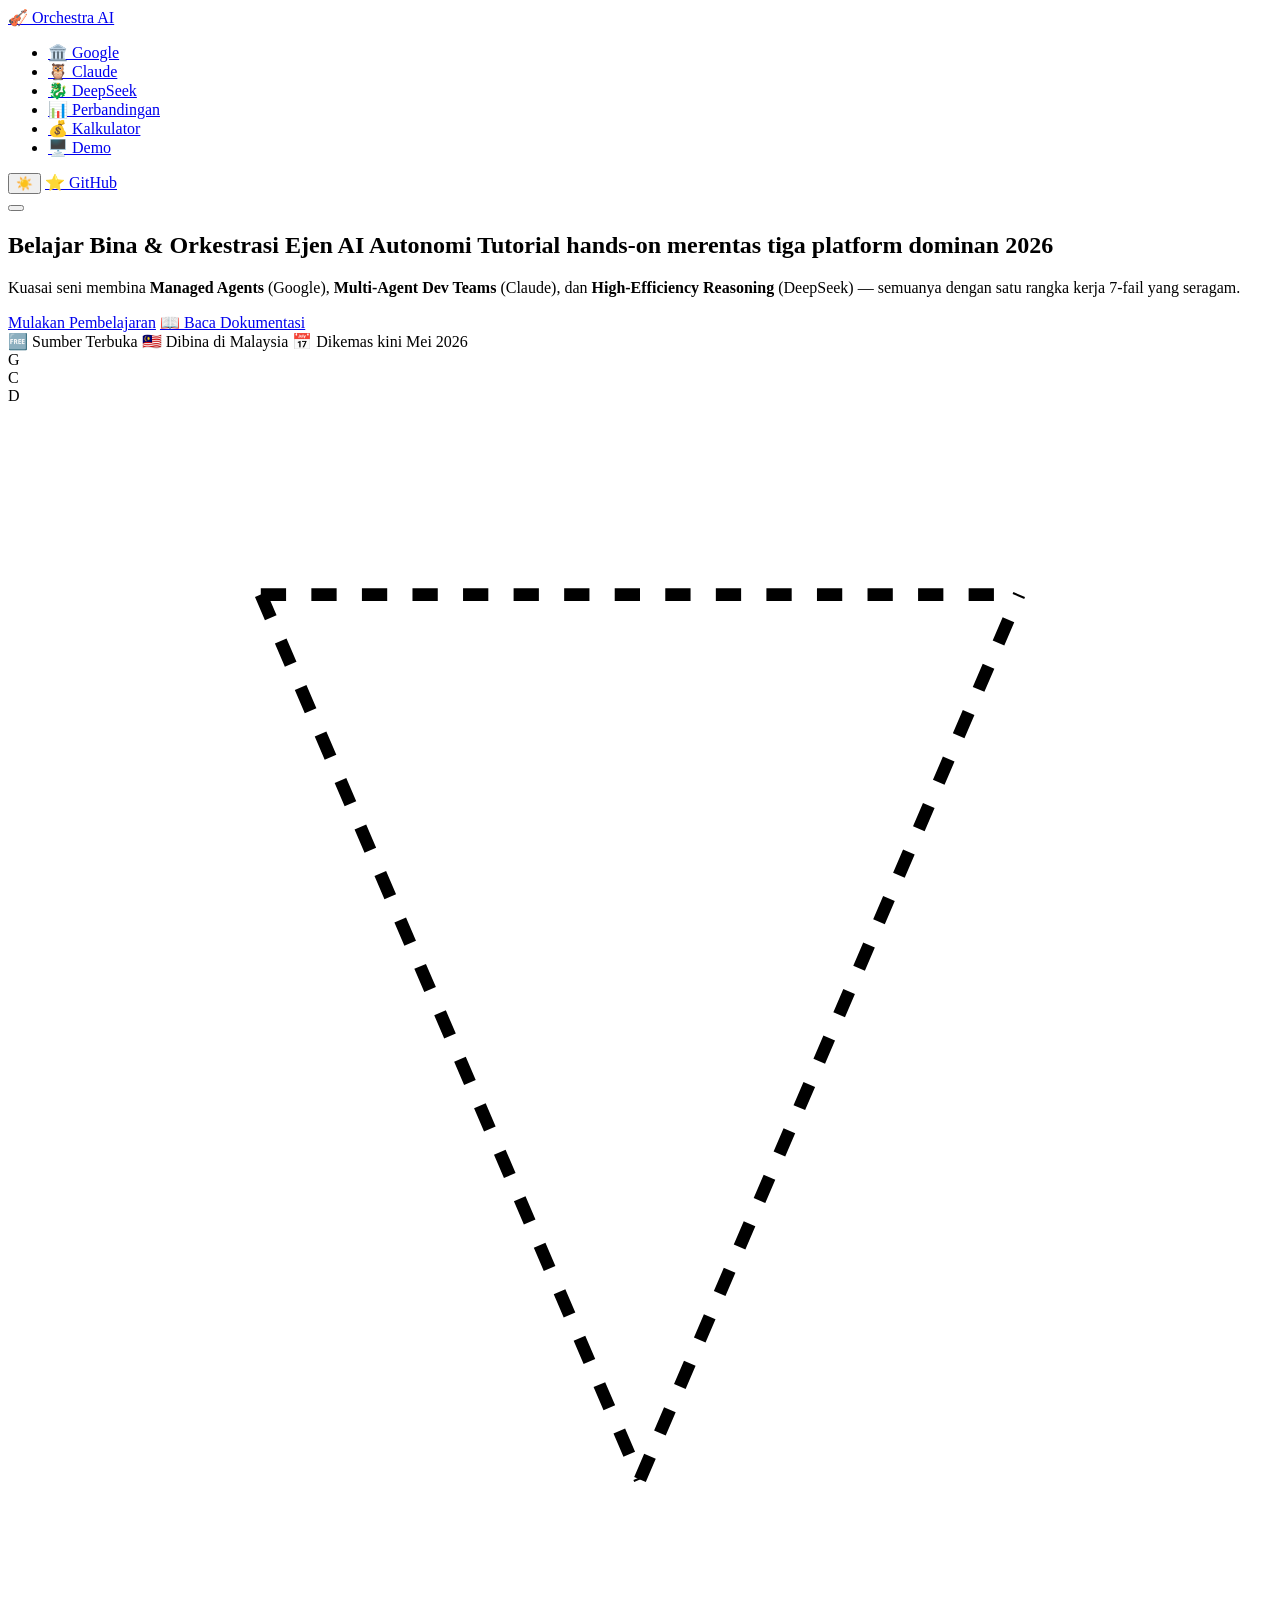
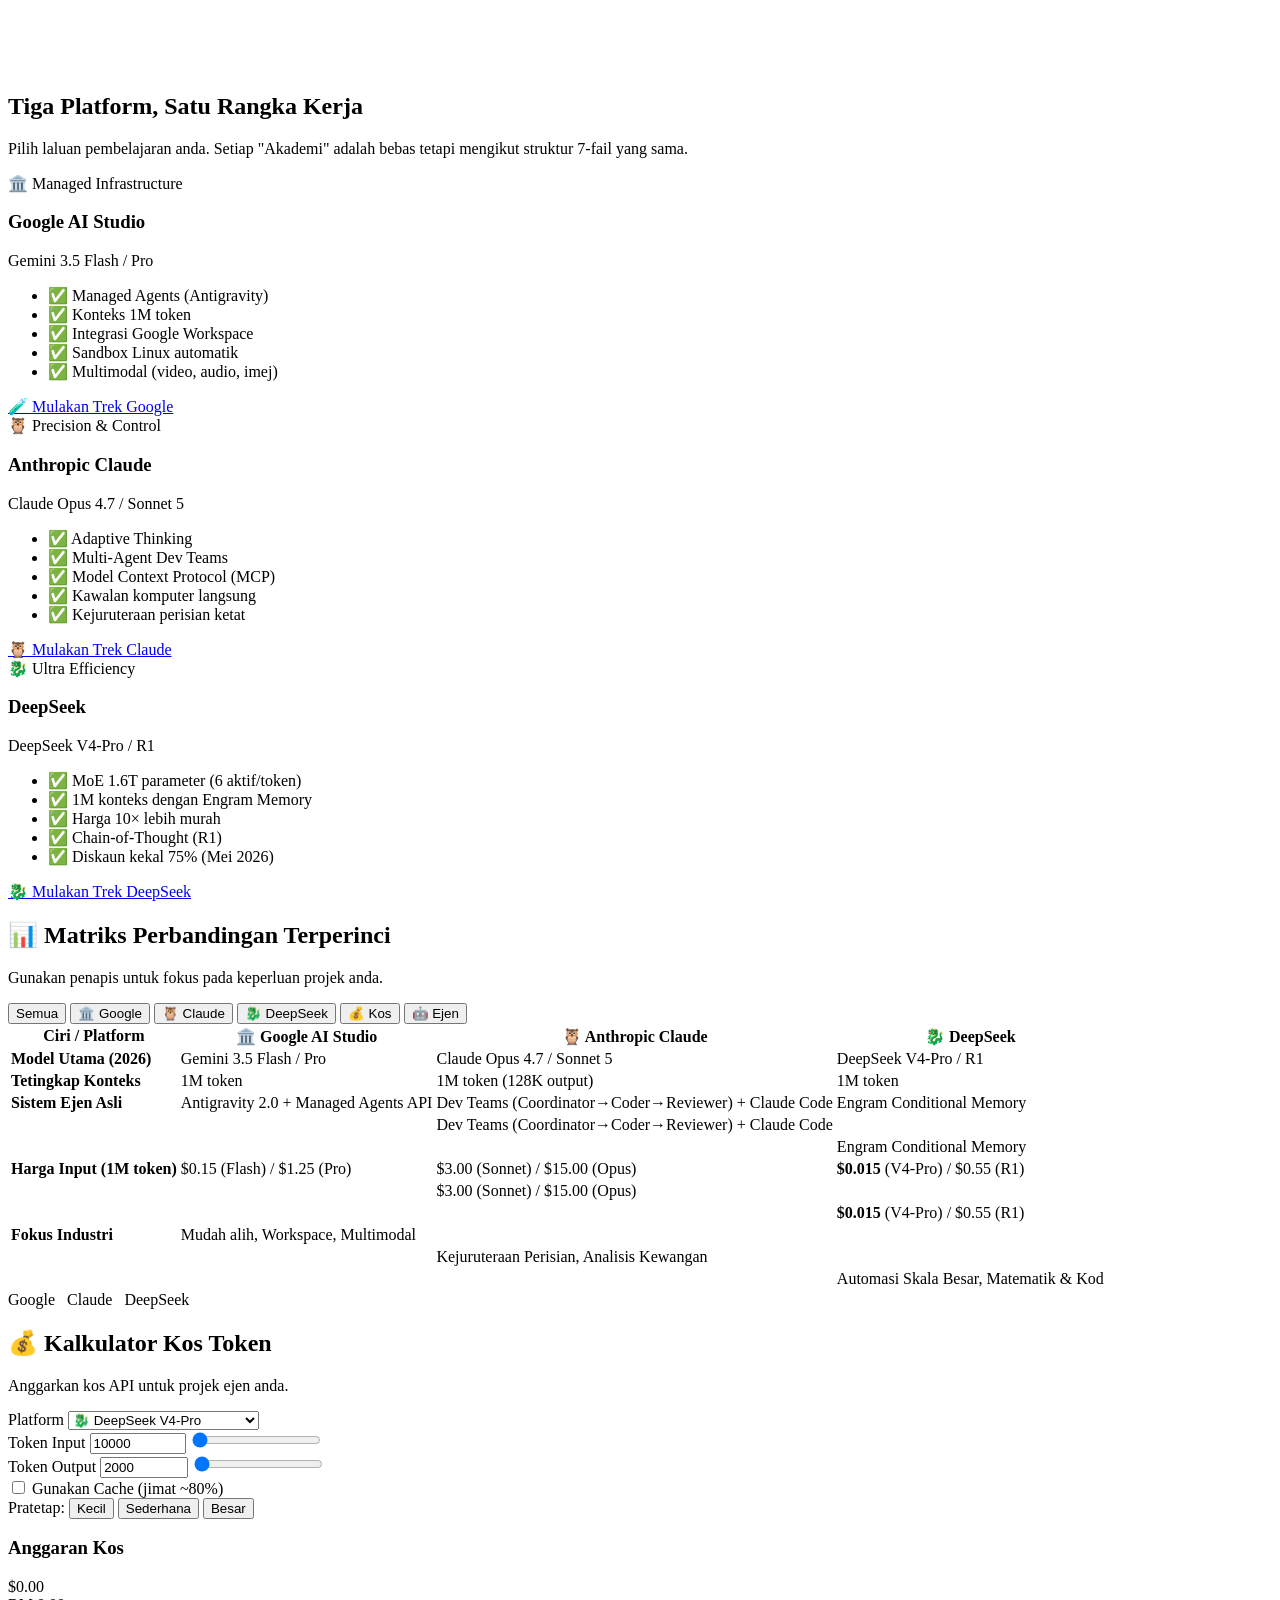
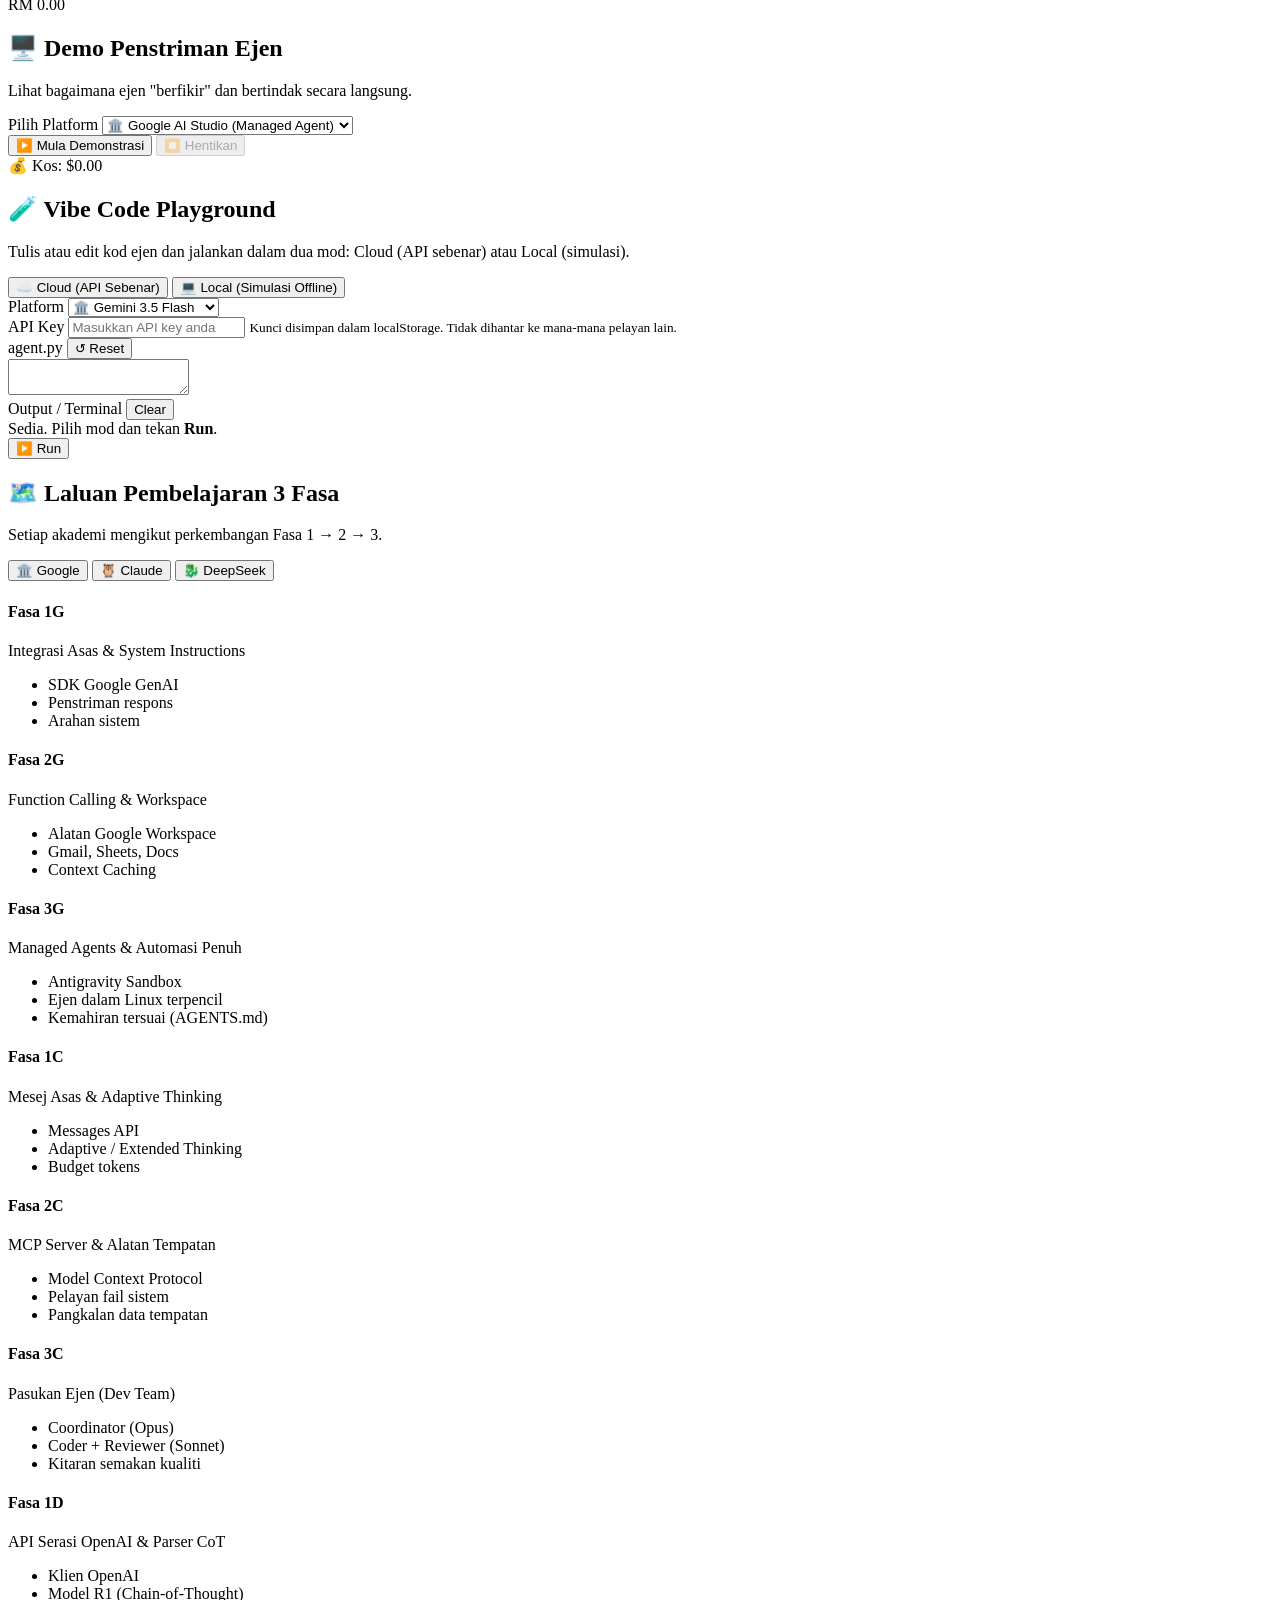
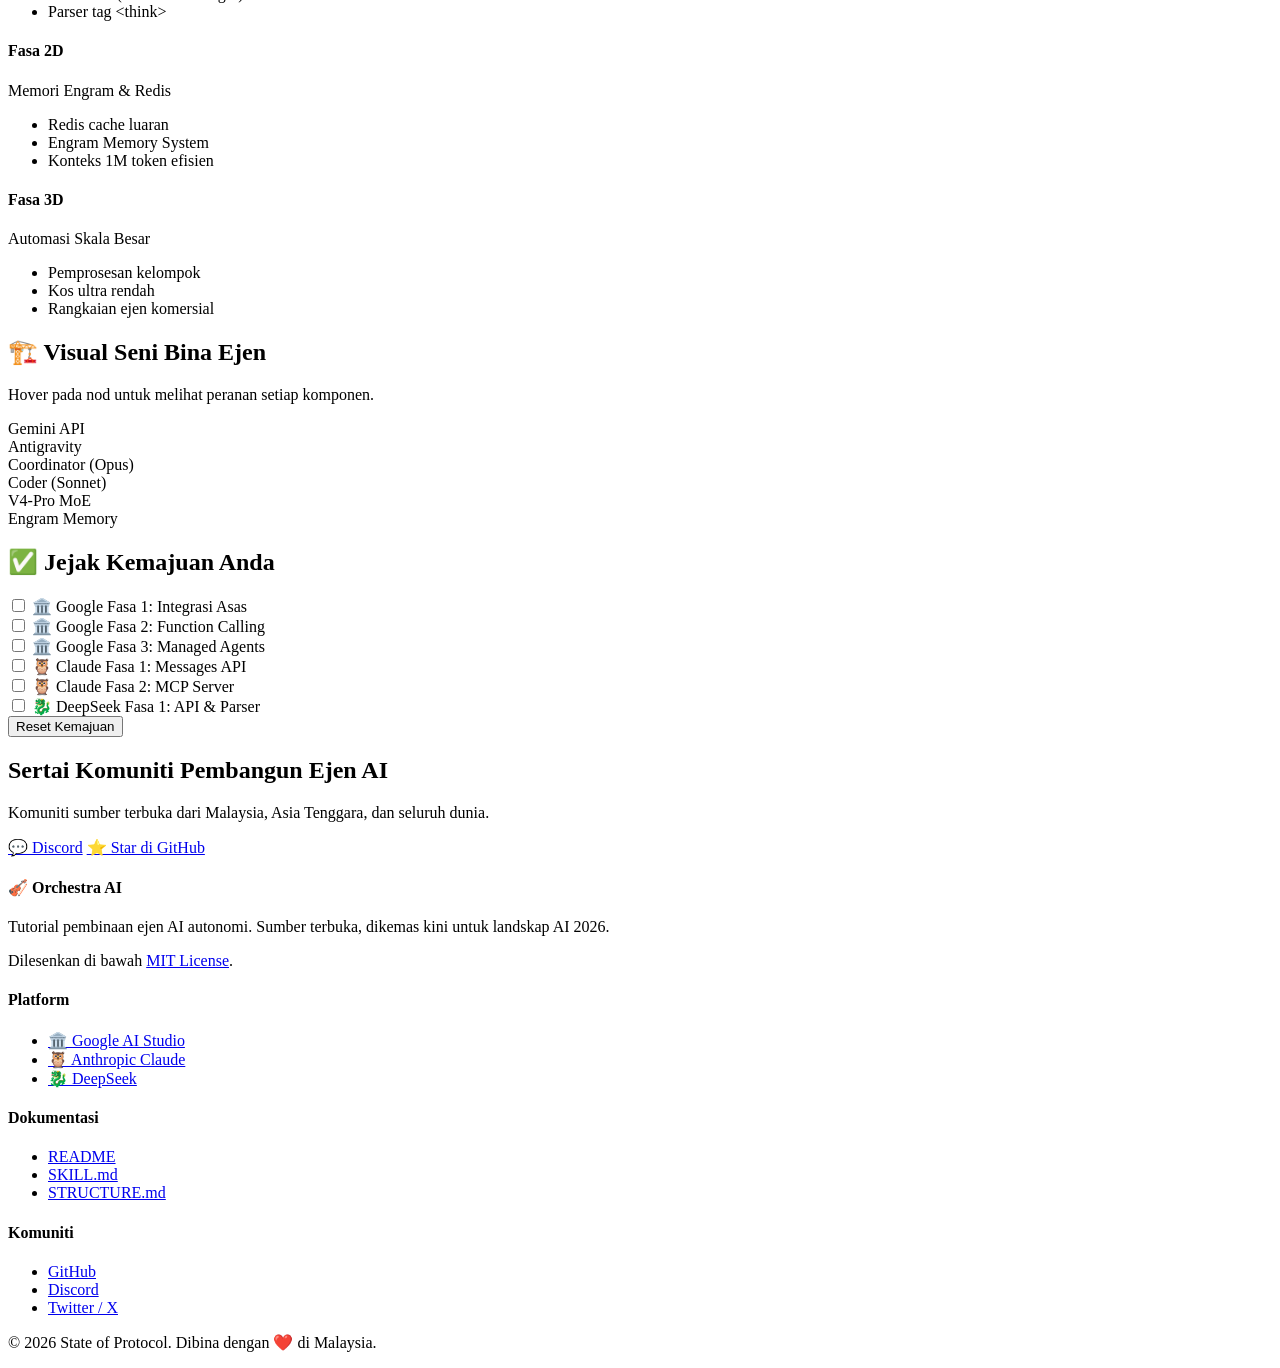
==== index.html @ 0a716a92 "Add files via upload" ====
<!DOCTYPE html>
<html lang="ms" data-theme="dark">
<head>
    <meta charset="UTF-8">
    <meta name="viewport" content="width=device-width, initial-scale=1.0">
    <title>Orchestra AI-Agent Tutorial | Belajar Bina Ejen Autonomi 2026</title>
    <meta name="description" content="Tutorial hands-on pembinaan ejen AI autonomi merentas Google Gemini, Anthropic Claude, dan DeepSeek. Panduan lengkap 7-fail framework untuk semua peringkat.">
    <meta name="keywords" content="AI agent, tutorial, Google AI Studio, Anthropic Claude, DeepSeek, MCP, Antigravity, MoE, orkestrasi ejen, Malaysia, 2026">
    <meta name="author" content="State of Protocol">
    <link rel="icon" type="image/svg+xml" href="data:image/svg+xml,<svg xmlns='http://www.w3.org/2000/svg' viewBox='0 0 100 100'><text y='.9em' font-size='90'>🎻</text></svg>">
    
    <!-- Stylesheets -->
    <link rel="stylesheet" href="css/style.css">
    
    <!-- Preconnect for performance -->
    <link rel="preconnect" href="https://fonts.googleapis.com">
    <link rel="preconnect" href="https://fonts.gstatic.com" crossorigin>
    <link href="https://fonts.googleapis.com/css2?family=Inter:wght@400;500;600;700&family=JetBrains+Mono:wght@400;500&display=swap" rel="stylesheet">
    
    <!-- Open Graph -->
    <meta property="og:title" content="Orchestra AI-Agent Tutorial">
    <meta property="og:description" content="Tutorial hands-on ejen AI autonomi. Percuma, sumber terbuka, komprehensif.">
    <meta property="og:type" content="website">
    <meta property="og:url" content="https://state-of-protocol.github.io/AI-Orchestration-Tutorial/">
    <meta property="og:image" content="data:image/svg+xml,<svg xmlns='http://www.w3.org/2000/svg' width='1200' height='630'><rect fill='%230d1117' width='1200' height='630'/><text x='600' y='280' text-anchor='middle' fill='%23e6edf3' font-family='Inter,sans-serif' font-size='72' font-weight='bold'>🎻 Orchestra</text><text x='600' y='360' text-anchor='middle' fill='%238b949e' font-family='Inter,sans-serif' font-size='36'>AI-Agent Tutorial</text><text x='600' y='420' text-anchor='middle' fill='%2358a6ff' font-family='Inter,sans-serif' font-size='24'>Google Gemini · Claude · DeepSeek</text></svg>">
    
    <!-- Twitter Card -->
    <meta name="twitter:card" content="summary_large_image">
    <meta name="twitter:title" content="Orchestra AI-Agent Tutorial">
    <meta name="twitter:description" content="Belajar bina ejen AI autonomi. Google Gemini, Claude, DeepSeek.">
    
    <!-- JSON-LD Structured Data -->
    <script type="application/ld+json">
    {
        "@context": "https://schema.org",
        "@type": "EducationalProduct",
        "name": "Orchestra AI-Agent Tutorial",
        "description": "Tutorial komprehensif untuk membina dan mengorkestrasi ejen AI autonomi menggunakan Google AI Studio, Anthropic Claude, dan DeepSeek.",
        "provider": {
            "@type": "Organization",
            "name": "State of Protocol",
            "url": "https://github.com/state-of-protocol"
        },
        "audience": {
            "@type": "EducationalAudience",
            "educationalRole": "pemaju perisian, jurutera AI, pelajar sains komputer"
        },
        "teaches": "Pembinaan ejen AI, orkestrasi, MCP, Antigravity, MoE, Chain-of-Thought",
        "inLanguage": "ms",
        "datePublished": "2026-05-25"
    }
    </script>
</head>
<body>
    <!-- ============================================================ -->
    <!-- NOTIFICATION CONTAINER -->
    <!-- ============================================================ -->
    <div id="notification-container" aria-live="polite"></div>

    <!-- ============================================================ -->
    <!-- HEADER & NAVIGASI UTAMA -->
    <!-- ============================================================ -->
    <header class="site-header">
        <div class="container header-inner">
            <a href="#" class="logo" aria-label="Orchestra AI-Agent Tutorial - Laman Utama">
                <span class="logo-icon">🎻</span>
                <span class="logo-text">Orchestra AI</span>
            </a>
            <nav class="main-nav" aria-label="Navigasi utama">
                <ul>
                    <li><a href="#" class="active" data-platform="google">🏛️ Google</a></li>
                    <li><a href="#" data-platform="claude">🦉 Claude</a></li>
                    <li><a href="#" data-platform="deepseek">🐉 DeepSeek</a></li>
                    <li><a href="#comparison">📊 Perbandingan</a></li>
                    <li><a href="#calculator">💰 Kalkulator</a></li>
                    <li><a href="#demo">🖥️ Demo</a></li>
                </ul>
            </nav>
            <div class="header-actions">
                <button id="theme-toggle" class="btn-icon" aria-label="Tukar tema" aria-pressed="true">☀️</button>
                <a href="https://github.com/state-of-protocol/AI-Orchestration-Tutorial" class="btn btn-github" target="_blank" rel="noopener noreferrer">
                    ⭐ GitHub
                </a>
            </div>
            <!-- Mobile menu button (visible on small screens) -->
            <button class="mobile-menu-toggle" aria-label="Buka menu" aria-expanded="false">
                <span></span><span></span><span></span>
            </button>
        </div>
    </header>

    <main id="main-content">
        <!-- ============================================================ -->
        <!-- HERO SECTION -->
        <!-- ============================================================ -->
        <section class="hero">
            <div class="container">
                <div class="hero-grid">
                    <div class="hero-content">
                        <h1>
                            <span class="hero-pretitle">Belajar Bina & Orkestrasi</span>
                            <span class="hero-title-main">Ejen AI Autonomi</span>
                            <span class="hero-subtitle">Tutorial hands-on merentas tiga platform dominan 2026</span>
                        </h1>
                        <p class="hero-description">
                            Kuasai seni membina <strong>Managed Agents</strong> (Google), 
                            <strong>Multi-Agent Dev Teams</strong> (Claude), dan 
                            <strong>High-Efficiency Reasoning</strong> (DeepSeek) — semuanya dengan satu rangka kerja 7-fail yang seragam.
                        </p>
                        <div class="hero-cta">
                            <a href="#platform-overview" class="btn btn-primary btn-lg">Mulakan Pembelajaran</a>
                            <a href="https://github.com/state-of-protocol/AI-Orchestration-Tutorial#readme" class="btn btn-outline btn-lg" target="_blank" rel="noopener">📖 Baca Dokumentasi</a>
                        </div>
                        <div class="hero-badges">
                            <span class="badge">🆓 Sumber Terbuka</span>
                            <span class="badge">🇲🇾 Dibina di Malaysia</span>
                            <span class="badge">📅 Dikemas kini Mei 2026</span>
                        </div>
                    </div>
                    <div class="hero-visual">
                        <!-- Ilustrasi abstrak untuk orkestrasi -->
                        <div class="orchestra-diagram" aria-hidden="true">
                            <div class="node google-node">G</div>
                            <div class="node claude-node">C</div>
                            <div class="node deepseek-node">D</div>
                            <svg class="connection-lines" viewBox="0 0 200 200">
                                <line x1="40" y1="30" x2="100" y2="170" stroke="currentColor" stroke-width="2" stroke-dasharray="4,4" />
                                <line x1="100" y1="170" x2="160" y2="30" stroke="currentColor" stroke-width="2" stroke-dasharray="4,4" />
                                <line x1="40" y1="30" x2="160" y2="30" stroke="currentColor" stroke-width="2" stroke-dasharray="4,4" />
                            </svg>
                        </div>
                    </div>
                </div>
            </div>
        </section>

        <!-- ============================================================ -->
        <!-- PLATFORM OVERVIEW CARDS -->
        <!-- ============================================================ -->
        <section id="platform-overview" class="platforms-section">
            <div class="container">
                <h2 class="section-title">Tiga Platform, Satu Rangka Kerja</h2>
                <p class="section-subtitle">Pilih laluan pembelajaran anda. Setiap "Akademi" adalah bebas tetapi mengikut struktur 7-fail yang sama.</p>
                <div class="platform-cards-grid">
                    <!-- Google Card -->
                    <article class="platform-card highlighted" data-platform="google" id="google-section">
                        <div class="card-badge">🏛️ Managed Infrastructure</div>
                        <h3>Google AI Studio</h3>
                        <div class="card-model">Gemini 3.5 Flash / Pro</div>
                        <ul class="card-features">
                            <li>✅ Managed Agents (Antigravity)</li>
                            <li>✅ Konteks 1M token</li>
                            <li>✅ Integrasi Google Workspace</li>
                            <li>✅ Sandbox Linux automatik</li>
                            <li>✅ Multimodal (video, audio, imej)</li>
                        </ul>
                        <a href="#" class="btn btn-platform" data-platform="google">🧪 Mulakan Trek Google</a>
                    </article>

                    <!-- Claude Card -->
                    <article class="platform-card" data-platform="claude" id="claude-section">
                        <div class="card-badge">🦉 Precision & Control</div>
                        <h3>Anthropic Claude</h3>
                        <div class="card-model">Claude Opus 4.7 / Sonnet 5</div>
                        <ul class="card-features">
                            <li>✅ Adaptive Thinking</li>
                            <li>✅ Multi-Agent Dev Teams</li>
                            <li>✅ Model Context Protocol (MCP)</li>
                            <li>✅ Kawalan komputer langsung</li>
                            <li>✅ Kejuruteraan perisian ketat</li>
                        </ul>
                        <a href="#" class="btn btn-platform" data-platform="claude">🦉 Mulakan Trek Claude</a>
                    </article>

                    <!-- DeepSeek Card -->
                    <article class="platform-card" data-platform="deepseek" id="deepseek-section">
                        <div class="card-badge">🐉 Ultra Efficiency</div>
                        <h3>DeepSeek</h3>
                        <div class="card-model">DeepSeek V4-Pro / R1</div>
                        <ul class="card-features">
                            <li>✅ MoE 1.6T parameter (6 aktif/token)</li>
                            <li>✅ 1M konteks dengan Engram Memory</li>
                            <li>✅ Harga 10× lebih murah</li>
                            <li>✅ Chain-of-Thought (R1)</li>
                            <li>✅ Diskaun kekal 75% (Mei 2026)</li>
                        </ul>
                        <a href="#" class="btn btn-platform" data-platform="deepseek">🐉 Mulakan Trek DeepSeek</a>
                    </article>
                </div>
            </div>
        </section>

        <!-- ============================================================ -->
        <!-- COMPARISON MATRIX (INTERAKTIF) -->
        <!-- ============================================================ -->
        <section id="comparison" class="comparison-section">
            <div class="container">
                <h2 class="section-title">📊 Matriks Perbandingan Terperinci</h2>
                <p class="section-subtitle">Gunakan penapis untuk fokus pada keperluan projek anda.</p>
                
                <!-- Filter Buttons -->
                <div class="filter-bar">
                    <button class="filter-btn active" data-filter="all" aria-pressed="true">Semua</button>
                    <button class="filter-btn" data-filter="google" aria-pressed="false">🏛️ Google</button>
                    <button class="filter-btn" data-filter="claude" aria-pressed="false">🦉 Claude</button>
                    <button class="filter-btn" data-filter="deepseek" aria-pressed="false">🐉 DeepSeek</button>
                    <button class="filter-btn" data-filter="cost" aria-pressed="false">💰 Kos</button>
                    <button class="filter-btn" data-filter="agents" aria-pressed="false">🤖 Ejen</button>
                </div>

                <div class="comparison-table-wrapper">
                    <table class="comparison-table">
                        <thead>
                            <tr>
                                <th>Ciri / Platform</th>
                                <th>🏛️ Google AI Studio</th>
                                <th>🦉 Anthropic Claude</th>
                                <th>🐉 DeepSeek</th>
                            </tr>
                        </thead>
                        <tbody>
                            <tr class="comparison-row" data-tags="google claude deepseek all">
                                <td><strong>Model Utama (2026)</strong></td>
                                <td>Gemini 3.5 Flash / Pro</td>
                                <td>Claude Opus 4.7 / Sonnet 5</td>
                                <td>DeepSeek V4-Pro / R1</td>
                            </tr>
                            <tr class="comparison-row" data-tags="google claude deepseek all">
                                <td><strong>Tetingkap Konteks</strong></td>
                                <td>1M token</td>
                                <td>1M token (128K output)</td>
                                <td>1M token</td>
                            </tr>
                            <tr class="comparison-row" data-tags="agents google">
                                <td><strong>Sistem Ejen Asli</strong></td>
                                <td>Antigravity 2.0 + Managed Agents API</td>
                                <td>Dev Teams (Coordinator→Coder→Reviewer) + Claude Code</td>
                                <td>Engram Conditional Memory</td>
                            </tr>
                            <tr class="comparison-row" data-tags="agents claude">
                                <td></td>
                                <td></td>
                                <td>Dev Teams (Coordinator→Coder→Reviewer) + Claude Code</td>
                                <td></td>
                            </tr>
                            <tr class="comparison-row" data-tags="agents deepseek">
                                <td></td>
                                <td></td>
                                <td></td>
                                <td>Engram Conditional Memory</td>
                            </tr>
                            <tr class="comparison-row" data-tags="cost google">
                                <td><strong>Harga Input (1M token)</strong></td>
                                <td>$0.15 (Flash) / $1.25 (Pro)</td>
                                <td>$3.00 (Sonnet) / $15.00 (Opus)</td>
                                <td><strong>$0.015</strong> (V4-Pro) / $0.55 (R1)</td>
                            </tr>
                            <tr class="comparison-row" data-tags="cost claude">
                                <td></td>
                                <td></td>
                                <td>$3.00 (Sonnet) / $15.00 (Opus)</td>
                                <td></td>
                            </tr>
                            <tr class="comparison-row" data-tags="cost deepseek">
                                <td></td>
                                <td></td>
                                <td></td>
                                <td><strong>$0.015</strong> (V4-Pro) / $0.55 (R1)</td>
                            </tr>
                            <tr class="comparison-row" data-tags="google">
                                <td><strong>Fokus Industri</strong></td>
                                <td>Mudah alih, Workspace, Multimodal</td>
                                <td></td>
                                <td></td>
                            </tr>
                            <tr class="comparison-row" data-tags="claude">
                                <td></td>
                                <td></td>
                                <td>Kejuruteraan Perisian, Analisis Kewangan</td>
                                <td></td>
                            </tr>
                            <tr class="comparison-row" data-tags="deepseek">
                                <td></td>
                                <td></td>
                                <td></td>
                                <td>Automasi Skala Besar, Matematik & Kod</td>
                            </tr>
                        </tbody>
                    </table>
                </div>
                <!-- Petunjuk platform aktif (diurus oleh JS) -->
                <div class="comparison-legend">
                    <span class="legend-dot google-dot"></span> Google &nbsp;
                    <span class="legend-dot claude-dot"></span> Claude &nbsp;
                    <span class="legend-dot deepseek-dot"></span> DeepSeek
                </div>
            </div>
        </section>

        <!-- ============================================================ -->
        <!-- INTERACTIVE COST CALCULATOR -->
        <!-- ============================================================ -->
        <section id="calculator" class="calculator-section">
            <div class="container">
                <h2 class="section-title">💰 Kalkulator Kos Token</h2>
                <p class="section-subtitle">Anggarkan kos API untuk projek ejen anda.</p>
                
                <div class="calculator-card" id="cost-calculator">
                    <div class="calculator-grid">
                        <!-- Input Panel -->
                        <div class="calc-inputs">
                            <div class="form-group">
                                <label for="calc-platform">Platform</label>
                                <select id="calc-platform" class="form-select">
                                    <option value="google">🏛️ Google Gemini 3.5 Flash</option>
                                    <option value="googlePro">🏛️ Google Gemini 3.5 Pro</option>
                                    <option value="claudeSonnet">🦉 Claude Sonnet 5</option>
                                    <option value="claudeOpus">🦉 Claude Opus 4.7</option>
                                    <option value="deepseek" selected>🐉 DeepSeek V4-Pro</option>
                                    <option value="deepseekR1">🐉 DeepSeek R1</option>
                                </select>
                            </div>
                            <div class="form-group">
                                <label for="calc-input-tokens">Token Input</label>
                                <input type="number" id="calc-input-tokens" class="form-input" value="10000" min="0" max="10000000" step="1000">
                                <input type="range" id="calc-input-range" class="form-range" value="10000" min="0" max="10000000" step="1000" aria-label="Julat token input">
                            </div>
                            <div class="form-group">
                                <label for="calc-output-tokens">Token Output</label>
                                <input type="number" id="calc-output-tokens" class="form-input" value="2000" min="0" max="1000000" step="100">
                                <input type="range" id="calc-output-range" class="form-range" value="2000" min="0" max="1000000" step="100" aria-label="Julat token output">
                            </div>
                            <div class="form-group">
                                <label class="toggle-label">
                                    <input type="checkbox" id="calc-cache-toggle" class="toggle-input">
                                    <span class="toggle-slider"></span>
                                    Gunakan Cache (jimat ~80%)
                                </label>
                            </div>
                            <div class="preset-buttons">
                                <span class="preset-label">Pratetap:</span>
                                <button class="preset-btn" data-input="5000" data-output="500">Kecil</button>
                                <button class="preset-btn" data-input="100000" data-output="5000">Sederhana</button>
                                <button class="preset-btn" data-input="1000000" data-output="50000">Besar</button>
                            </div>
                        </div>
                        <!-- Results Panel -->
                        <div class="calc-results">
                            <div class="result-card">
                                <h3>Anggaran Kos</h3>
                                <div class="result-value" id="calc-result-usd">$0.00</div>
                                <div class="result-myr" id="calc-result-myr">RM 0.00</div>
                                <div class="result-note" id="calc-savings-note"></div>
                            </div>
                        </div>
                    </div>
                </div>
            </div>
        </section>

        <!-- ============================================================ -->
        <!-- STREAMING DEMO SECTION -->
        <!-- ============================================================ -->
        <section id="demo" class="demo-section">
            <div class="container">
                <h2 class="section-title">🖥️ Demo Penstriman Ejen</h2>
                <p class="section-subtitle">Lihat bagaimana ejen "berfikir" dan bertindak secara langsung.</p>
                
                <div class="demo-container" id="streaming-demo">
                    <div class="demo-controls">
                        <div class="form-group">
                            <label for="demo-platform">Pilih Platform</label>
                            <select id="demo-platform" class="form-select">
                                <option value="google">🏛️ Google AI Studio (Managed Agent)</option>
                                <option value="claude">🦉 Anthropic Claude (Multi-Agent)</option>
                                <option value="deepseek">🐉 DeepSeek (MoE + R1)</option>
                            </select>
                        </div>
                        <div class="demo-buttons">
                            <button id="demo-start" class="btn btn-primary">▶️ Mula Demonstrasi</button>
                            <button id="demo-stop" class="btn btn-outline" disabled>⏹️ Hentikan</button>
                        </div>
                        <div id="demo-steps" class="demo-steps-indicator" aria-live="polite"></div>
                        <div id="demo-cost" class="demo-cost" aria-live="polite">💰 Kos: $0.00</div>
                    </div>
                    <div class="demo-output">
                        <!-- Thinking Block (dikawal oleh JS) -->
                        <div id="demo-thinking" class="thinking-block" data-expanded="false" style="display:none;">
                            <div class="thinking-header" tabindex="0" role="button" aria-expanded="false">
                                🧠 Proses Pemikiran <span class="thinking-toggle-icon">▼</span>
                            </div>
                            <div class="thinking-content"></div>
                        </div>
                        <!-- Output Stream -->
                        <div id="demo-output" class="stream-output" aria-live="polite">
                            <!-- Langkah-langkah akan muncul di sini -->
                        </div>
                    </div>
                </div>
            </div>
        </section>

        <!-- ============================================================ -->
        <!-- VIBE CODE PLAYGROUND (CLOUD + LOCAL) -->
        <!-- ============================================================ -->
        <section id="vibe-code" class="playground-section">
            <div class="container">
                <h2 class="section-title">🧪 Vibe Code Playground</h2>
                <p class="section-subtitle">Tulis atau edit kod ejen dan jalankan dalam dua mod: Cloud (API sebenar) atau Local (simulasi).</p>
                
                <div class="playground-container">
                    <!-- Mode Selector -->
                    <div class="pg-mode-bar">
                        <button class="pg-mode-btn active" data-mode="cloud">☁️ Cloud (API Sebenar)</button>
                        <button class="pg-mode-btn" data-mode="local">💻 Local (Simulasi Offline)</button>
                    </div>
                    
                    <!-- Cloud Config (hidden in local mode) -->
                    <div id="pg-cloud-config" class="pg-config">
                        <div class="form-row">
                            <div class="form-group">
                                <label for="pg-platform">Platform</label>
                                <select id="pg-platform" class="form-select">
                                    <option value="gemini">🏛️ Gemini 3.5 Flash</option>
                                    <option value="claude">🦉 Claude Sonnet 5</option>
                                    <option value="deepseek">🐉 DeepSeek V4-Pro</option>
                                </select>
                            </div>
                            <div class="form-group">
                                <label for="pg-api-key">API Key</label>
                                <input type="password" id="pg-api-key" class="form-input" placeholder="Masukkan API key anda">
                                <small class="form-hint">Kunci disimpan dalam localStorage. Tidak dihantar ke mana-mana pelayan lain.</small>
                            </div>
                        </div>
                    </div>
                    
                    <!-- Main Editor + Output Grid -->
                    <div class="pg-grid">
                        <div class="pg-editor-panel">
                            <div class="pg-editor-header">
                                <span class="pg-filename">agent.py</span>
                                <button id="pg-reset-btn" class="btn btn-outline btn-sm">↺ Reset</button>
                            </div>
                            <textarea id="pg-editor" class="pg-code-editor" spellcheck="false"></textarea>
                        </div>
                        <div class="pg-output-panel">
                            <div class="pg-output-header">
                                <span>Output / Terminal</span>
                                <button id="pg-clear-output" class="btn btn-outline btn-sm">Clear</button>
                            </div>
                            <div id="pg-output" class="pg-terminal">
                                <div class="pg-welcome">Sedia. Pilih mod dan tekan <strong>Run</strong>.</div>
                            </div>
                            <div class="pg-output-footer">
                                <button id="pg-run-btn" class="btn btn-primary btn-lg">▶️ Run</button>
                                <span id="pg-status" class="pg-status-text"></span>
                                <span id="pg-cost" class="pg-cost-text"></span>
                            </div>
                        </div>
                    </div>
                </div>
            </div>
        </section>

        <!-- ============================================================ -->
        <!-- LEARNING PATHS (TABS) -->
        <!-- ============================================================ -->
        <section id="learning-paths" class="learning-section">
            <div class="container">
                <h2 class="section-title">🗺️ Laluan Pembelajaran 3 Fasa</h2>
                <p class="section-subtitle">Setiap akademi mengikut perkembangan Fasa 1 → 2 → 3.</p>
                
                <div class="tab-container">
                    <div class="tab-nav" role="tablist">
                        <button class="tab-btn active" data-tab="tab-google-path" role="tab" aria-selected="true">🏛️ Google</button>
                        <button class="tab-btn" data-tab="tab-claude-path" role="tab" aria-selected="false">🦉 Claude</button>
                        <button class="tab-btn" data-tab="tab-deepseek-path" role="tab" aria-selected="false">🐉 DeepSeek</button>
                    </div>
                    
                    <!-- Google Path -->
                    <div class="tab-panel active" id="tab-google-path" role="tabpanel">
                        <div class="learning-cards">
                            <div class="learn-card">
                                <h4>Fasa 1G</h4>
                                <p>Integrasi Asas & System Instructions</p>
                                <ul>
                                    <li>SDK Google GenAI</li>
                                    <li>Penstriman respons</li>
                                    <li>Arahan sistem</li>
                                </ul>
                            </div>
                            <div class="learn-card">
                                <h4>Fasa 2G</h4>
                                <p>Function Calling & Workspace</p>
                                <ul>
                                    <li>Alatan Google Workspace</li>
                                    <li>Gmail, Sheets, Docs</li>
                                    <li>Context Caching</li>
                                </ul>
                            </div>
                            <div class="learn-card">
                                <h4>Fasa 3G</h4>
                                <p>Managed Agents & Automasi Penuh</p>
                                <ul>
                                    <li>Antigravity Sandbox</li>
                                    <li>Ejen dalam Linux terpencil</li>
                                    <li>Kemahiran tersuai (AGENTS.md)</li>
                                </ul>
                            </div>
                        </div>
                    </div>
                    
                    <!-- Claude Path -->
                    <div class="tab-panel" id="tab-claude-path" role="tabpanel">
                        <div class="learning-cards">
                            <div class="learn-card">
                                <h4>Fasa 1C</h4>
                                <p>Mesej Asas & Adaptive Thinking</p>
                                <ul>
                                    <li>Messages API</li>
                                    <li>Adaptive / Extended Thinking</li>
                                    <li>Budget tokens</li>
                                </ul>
                            </div>
                            <div class="learn-card">
                                <h4>Fasa 2C</h4>
                                <p>MCP Server & Alatan Tempatan</p>
                                <ul>
                                    <li>Model Context Protocol</li>
                                    <li>Pelayan fail sistem</li>
                                    <li>Pangkalan data tempatan</li>
                                </ul>
                            </div>
                            <div class="learn-card">
                                <h4>Fasa 3C</h4>
                                <p>Pasukan Ejen (Dev Team)</p>
                                <ul>
                                    <li>Coordinator (Opus)</li>
                                    <li>Coder + Reviewer (Sonnet)</li>
                                    <li>Kitaran semakan kualiti</li>
                                </ul>
                            </div>
                        </div>
                    </div>
                    
                    <!-- DeepSeek Path -->
                    <div class="tab-panel" id="tab-deepseek-path" role="tabpanel">
                        <div class="learning-cards">
                            <div class="learn-card">
                                <h4>Fasa 1D</h4>
                                <p>API Serasi OpenAI & Parser CoT</p>
                                <ul>
                                    <li>Klien OpenAI</li>
                                    <li>Model R1 (Chain-of-Thought)</li>
                                    <li>Parser tag &lt;think&gt;</li>
                                </ul>
                            </div>
                            <div class="learn-card">
                                <h4>Fasa 2D</h4>
                                <p>Memori Engram & Redis</p>
                                <ul>
                                    <li>Redis cache luaran</li>
                                    <li>Engram Memory System</li>
                                    <li>Konteks 1M token efisien</li>
                                </ul>
                            </div>
                            <div class="learn-card">
                                <h4>Fasa 3D</h4>
                                <p>Automasi Skala Besar</p>
                                <ul>
                                    <li>Pemprosesan kelompok</li>
                                    <li>Kos ultra rendah</li>
                                    <li>Rangkaian ejen komersial</li>
                                </ul>
                            </div>
                        </div>
                    </div>
                </div>
            </div>
        </section>

        <!-- ============================================================ -->
        <!-- ARCHITECTURE INTERACTIVE DIAGRAM -->
        <!-- ============================================================ -->
        <section id="architecture-visual" class="architecture-section">
            <div class="container">
                <h2 class="section-title">🏗️ Visual Seni Bina Ejen</h2>
                <p class="section-subtitle">Hover pada nod untuk melihat peranan setiap komponen.</p>
                <div class="architecture-diagram" id="architecture-diagram">
                    <div class="arch-node google-node" data-description="Gemini API memproses teks + multimodal. Menghantar function call ke Antigravity." style="top:20px; left:20px;">Gemini API</div>
                    <div class="arch-node" data-description="Antigravity Interaction Manager: Menguruskan sandbox Linux dan Google Workspace." style="top:20px; left:200px;">Antigravity</div>
                    <div class="arch-node claude-node" data-description="Claude Opus sebagai Coordinator: Membahagikan tugas kepada sub-ejen." style="top:100px; left:20px;">Coordinator (Opus)</div>
                    <div class="arch-node" data-description="Sub-ejen Coder (Sonnet): Menulis kod melalui MCP." style="top:100px; left:200px;">Coder (Sonnet)</div>
                    <div class="arch-node deepseek-node" data-description="DeepSeek V4-Pro: MoE 384 pakar, hanya 6 aktif per token." style="top:180px; left:20px;">V4-Pro MoE</div>
                    <div class="arch-node" data-description="Redis / Engram Memory: Cache luaran untuk 1M token." style="top:180px; left:200px;">Engram Memory</div>
                    <div id="arch-tooltip" class="arch-tooltip" style="display:none;"></div>
                </div>
            </div>
        </section>

        <!-- ============================================================ -->
        <!-- PROGRESS TRACKER (contoh untuk Google) -->
        <!-- ============================================================ -->
        <section class="progress-section">
            <div class="container">
                <h2 class="section-title">✅ Jejak Kemajuan Anda</h2>
                <div class="progress-tracker" id="progress-tracker">
                    <div class="progress-step" data-step="google-fasa1">
                        <label class="step-label">
                            <input type="checkbox" class="step-checkbox"> 
                            🏛️ Google Fasa 1: Integrasi Asas
                        </label>
                    </div>
                    <div class="progress-step" data-step="google-fasa2">
                        <label class="step-label">
                            <input type="checkbox" class="step-checkbox"> 
                            🏛️ Google Fasa 2: Function Calling
                        </label>
                    </div>
                    <div class="progress-step" data-step="google-fasa3">
                        <label class="step-label">
                            <input type="checkbox" class="step-checkbox"> 
                            🏛️ Google Fasa 3: Managed Agents
                        </label>
                    </div>
                    <div class="progress-step" data-step="claude-fasa1">
                        <label class="step-label">
                            <input type="checkbox" class="step-checkbox"> 
                            🦉 Claude Fasa 1: Messages API
                        </label>
                    </div>
                    <div class="progress-step" data-step="claude-fasa2">
                        <label class="step-label">
                            <input type="checkbox" class="step-checkbox"> 
                            🦉 Claude Fasa 2: MCP Server
                        </label>
                    </div>
                    <div class="progress-step" data-step="deepseek-fasa1">
                        <label class="step-label">
                            <input type="checkbox" class="step-checkbox"> 
                            🐉 DeepSeek Fasa 1: API & Parser
                        </label>
                    </div>
                </div>
                <button class="btn btn-outline" onclick="localStorage.removeItem('orchestra-progress'); location.reload();">Reset Kemajuan</button>
            </div>
        </section>

        <!-- ============================================================ -->
        <!-- TESTIMONIAL / CTA -->
        <!-- ============================================================ -->
        <section class="cta-section">
            <div class="container">
                <h2 class="section-title">Sertai Komuniti Pembangun Ejen AI</h2>
                <p class="cta-text">Komuniti sumber terbuka dari Malaysia, Asia Tenggara, dan seluruh dunia.</p>
                <div class="cta-buttons">
                    <a href="https://discord.gg/example" class="btn btn-discord btn-lg" target="_blank" rel="noopener">💬 Discord</a>
                    <a href="https://github.com/state-of-protocol/AI-Orchestration-Tutorial" class="btn btn-github btn-lg" target="_blank" rel="noopener">⭐ Star di GitHub</a>
                </div>
            </div>
        </section>
    </main>

    <!-- ============================================================ -->
    <!-- FOOTER -->
    <!-- ============================================================ -->
    <footer class="site-footer">
        <div class="container">
            <div class="footer-grid">
                <div class="footer-col">
                    <h4>🎻 Orchestra AI</h4>
                    <p>Tutorial pembinaan ejen AI autonomi. Sumber terbuka, dikemas kini untuk landskap AI 2026.</p>
                    <p class="footer-license">Dilesenkan di bawah <a href="https://opensource.org/licenses/MIT">MIT License</a>.</p>
                </div>
                <div class="footer-col">
                    <h4>Platform</h4>
                    <ul>
                        <li><a href="#" data-platform="google">🏛️ Google AI Studio</a></li>
                        <li><a href="#" data-platform="claude">🦉 Anthropic Claude</a></li>
                        <li><a href="#" data-platform="deepseek">🐉 DeepSeek</a></li>
                    </ul>
                </div>
                <div class="footer-col">
                    <h4>Dokumentasi</h4>
                    <ul>
                        <li><a href="https://github.com/state-of-protocol/AI-Orchestration-Tutorial#readme">README</a></li>
                        <li><a href="https://github.com/state-of-protocol/AI-Orchestration-Tutorial/blob/main/SKILL.md">SKILL.md</a></li>
                        <li><a href="https://github.com/state-of-protocol/AI-Orchestration-Tutorial/blob/main/STRUCTURE.md">STRUCTURE.md</a></li>
                    </ul>
                </div>
                <div class="footer-col">
                    <h4>Komuniti</h4>
                    <ul>
                        <li><a href="https://github.com/state-of-protocol">GitHub</a></li>
                        <li><a href="https://discord.gg/example">Discord</a></li>
                        <li><a href="https://twitter.com/example">Twitter / X</a></li>
                    </ul>
                </div>
            </div>
            <div class="footer-bottom">
                <p>© 2026 State of Protocol. Dibina dengan ❤️ di Malaysia.</p>
            </div>
        </div>
    </footer>

    <!-- ============================================================ -->
    <!-- SCRIPTS -->
    <!-- ============================================================ -->
    <script src="js/script.js"></script>
    <script>
        // Mobile menu toggle (basic functionality if not in script.js)
        document.querySelector('.mobile-menu-toggle')?.addEventListener('click', function() {
            const nav = document.querySelector('.main-nav');
            const expanded = this.getAttribute('aria-expanded') === 'true';
            this.setAttribute('aria-expanded', !expanded);
            nav.classList.toggle('mobile-open');
            this.classList.toggle('open');
        });
    </script>
</body>
</html>
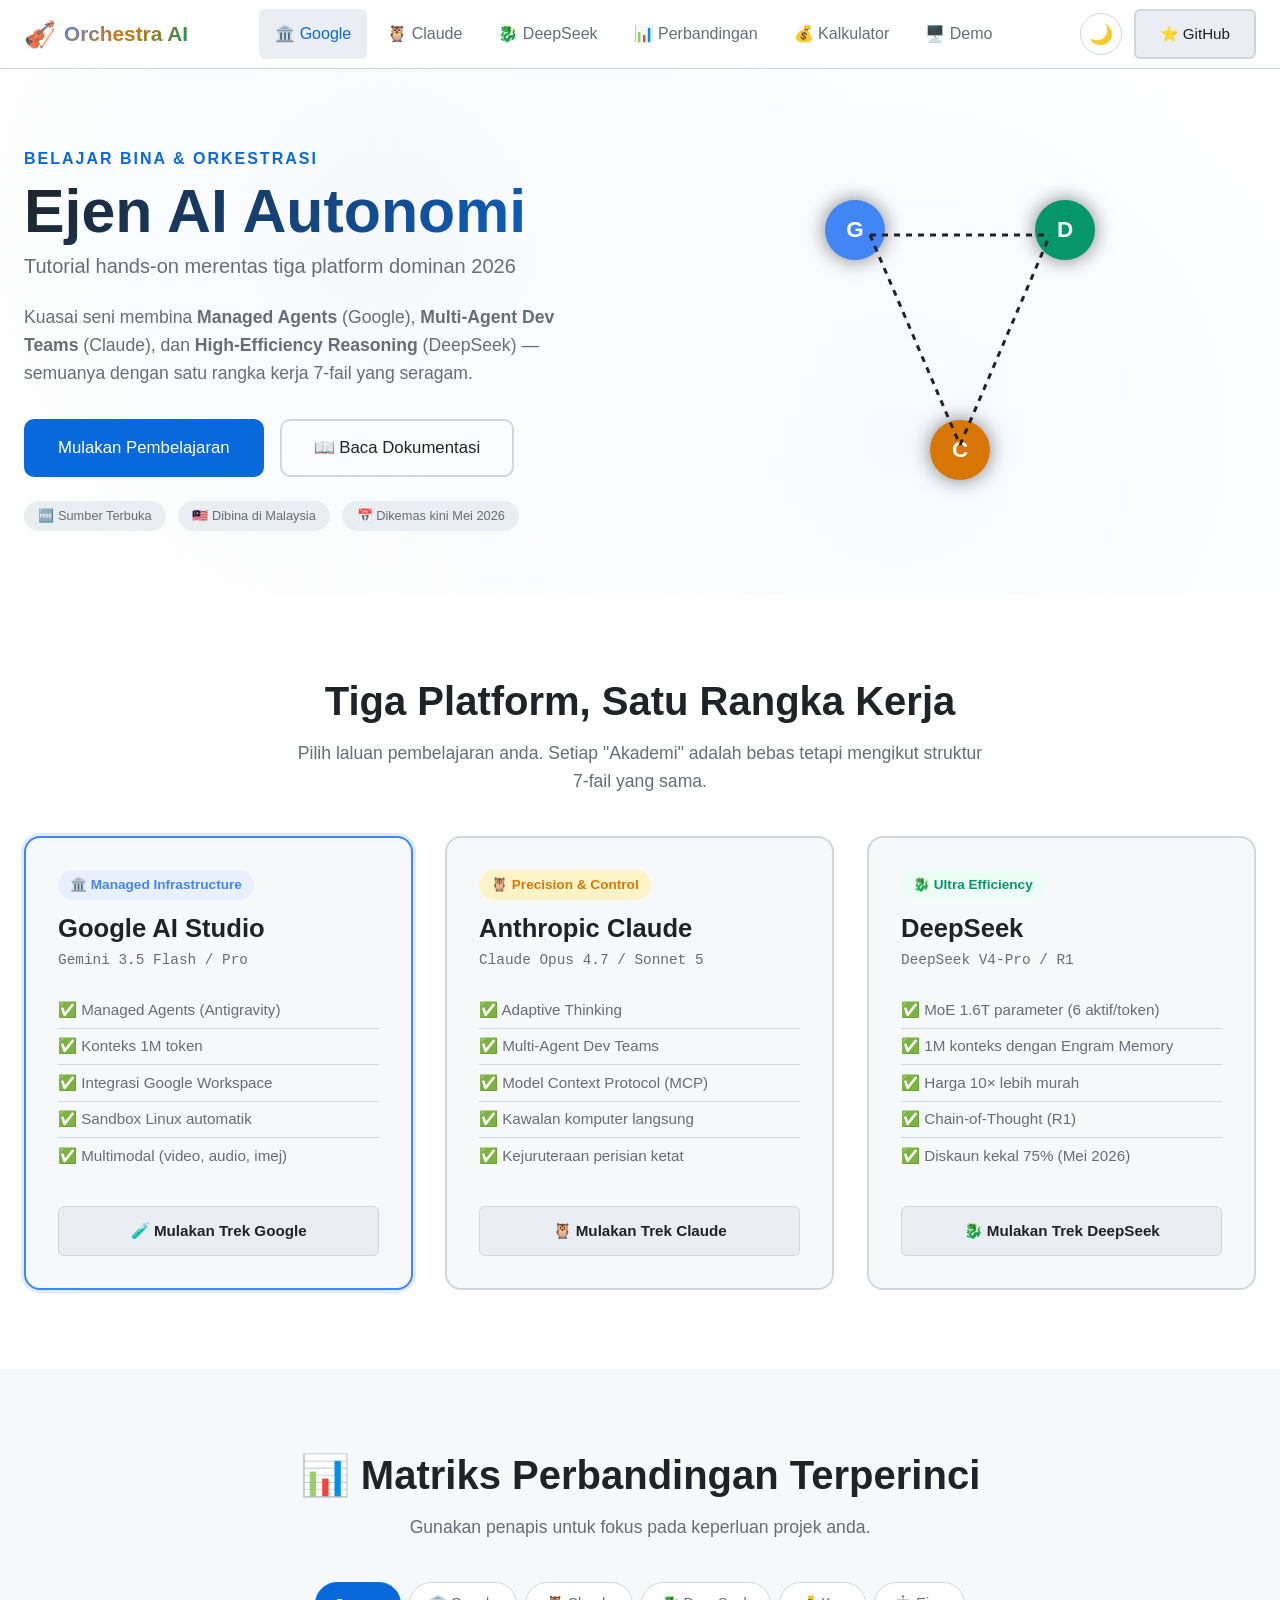
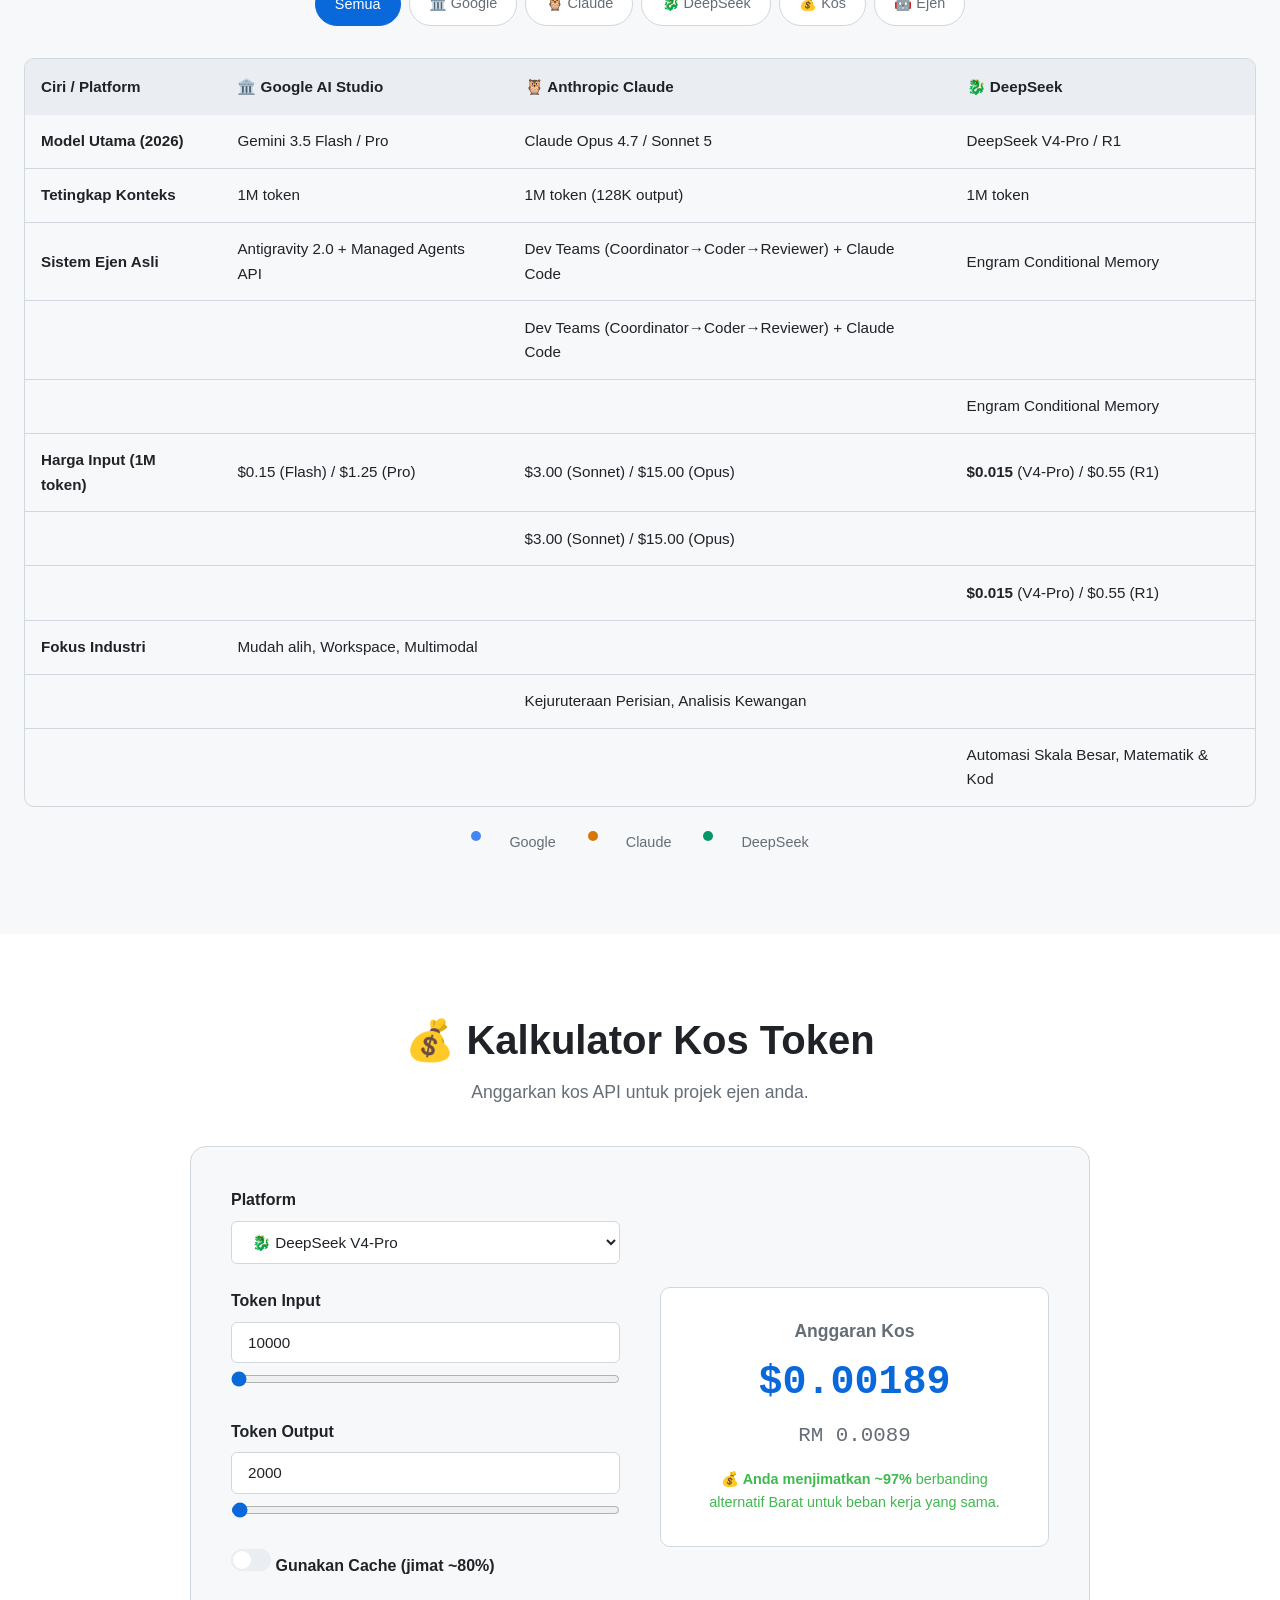
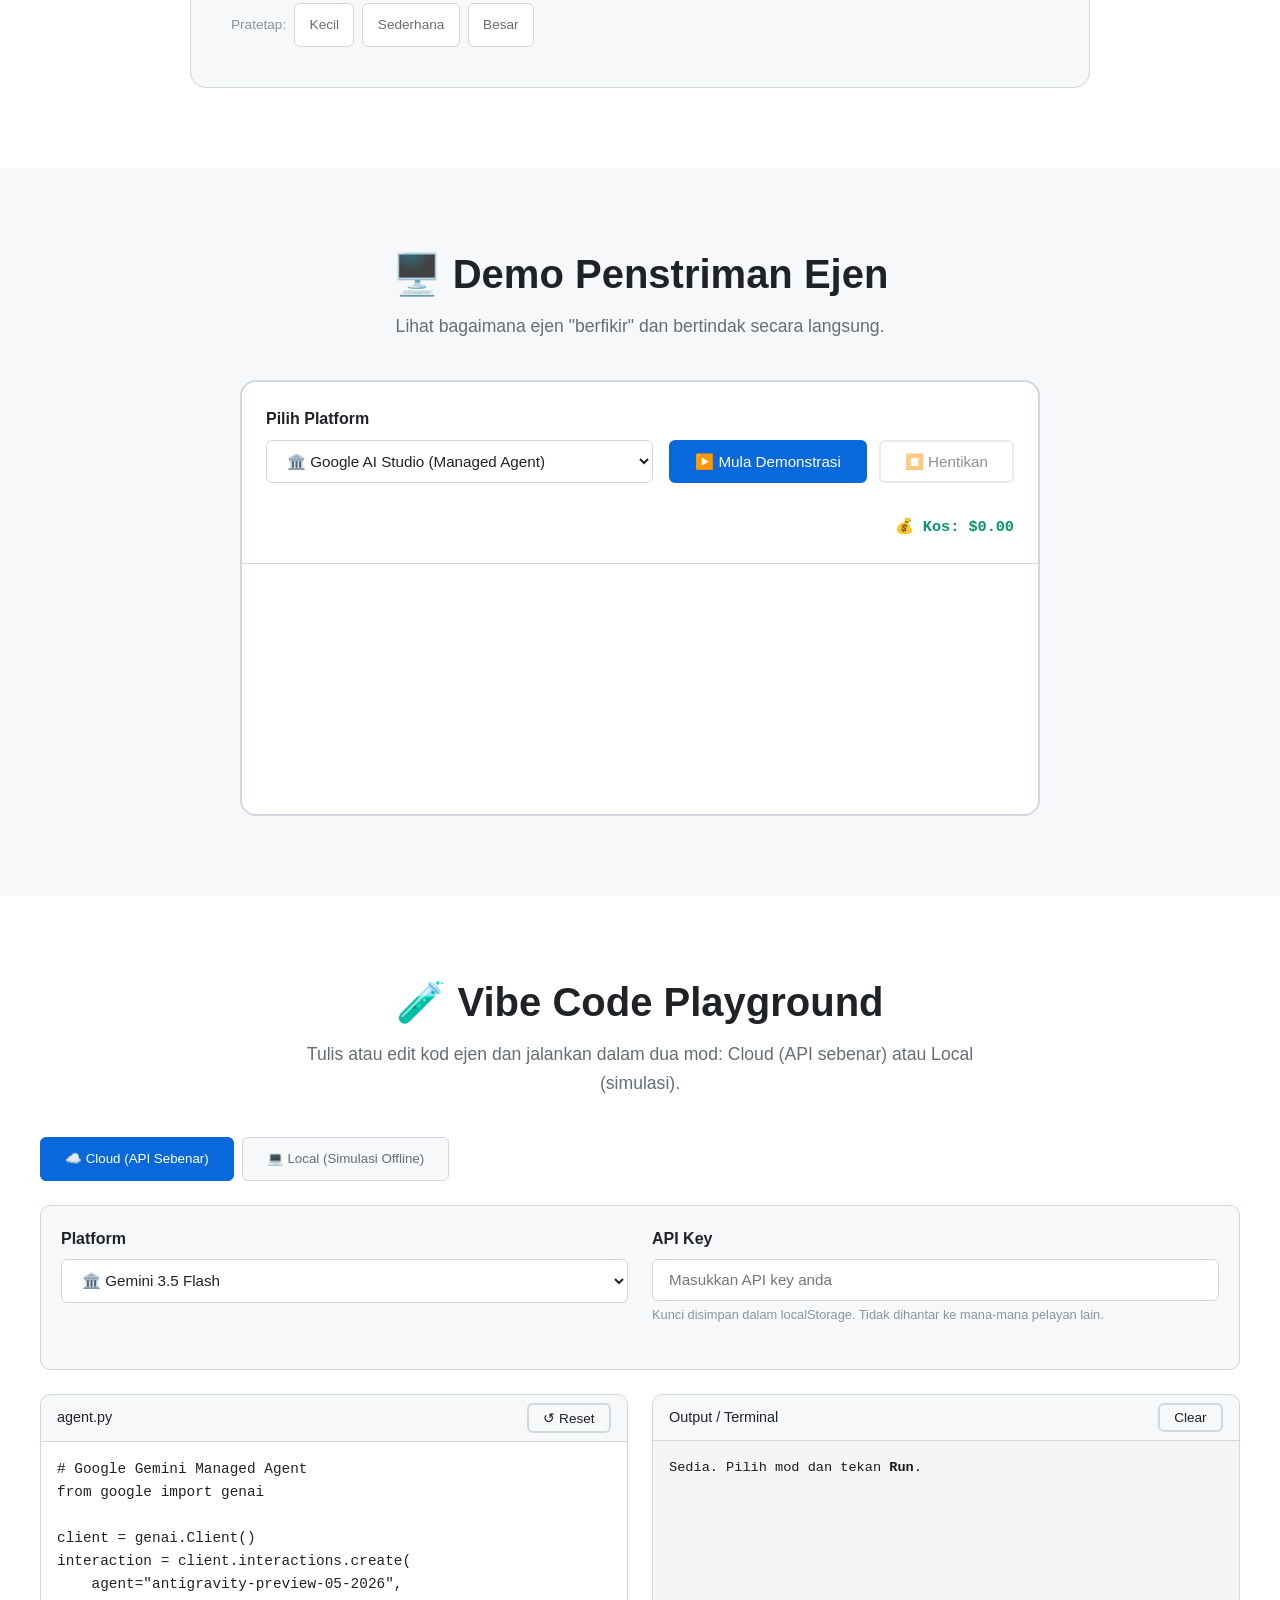
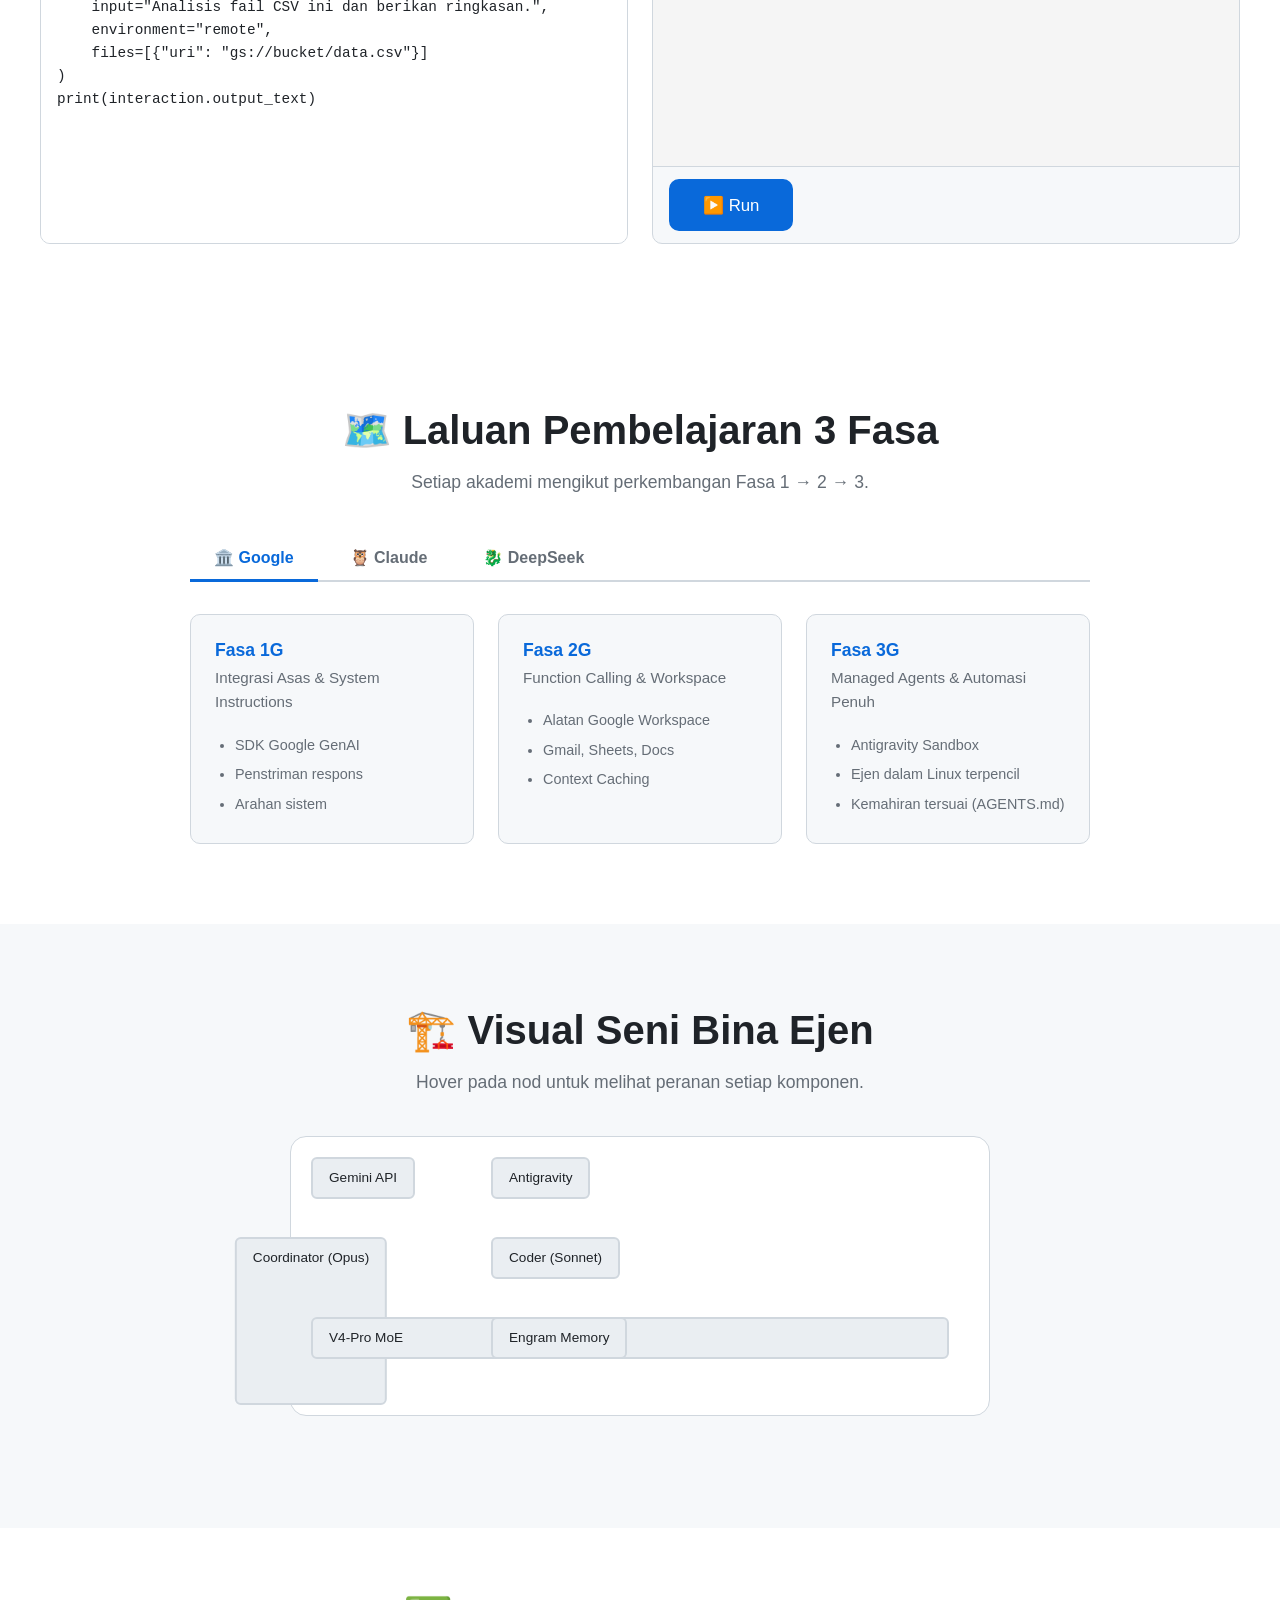
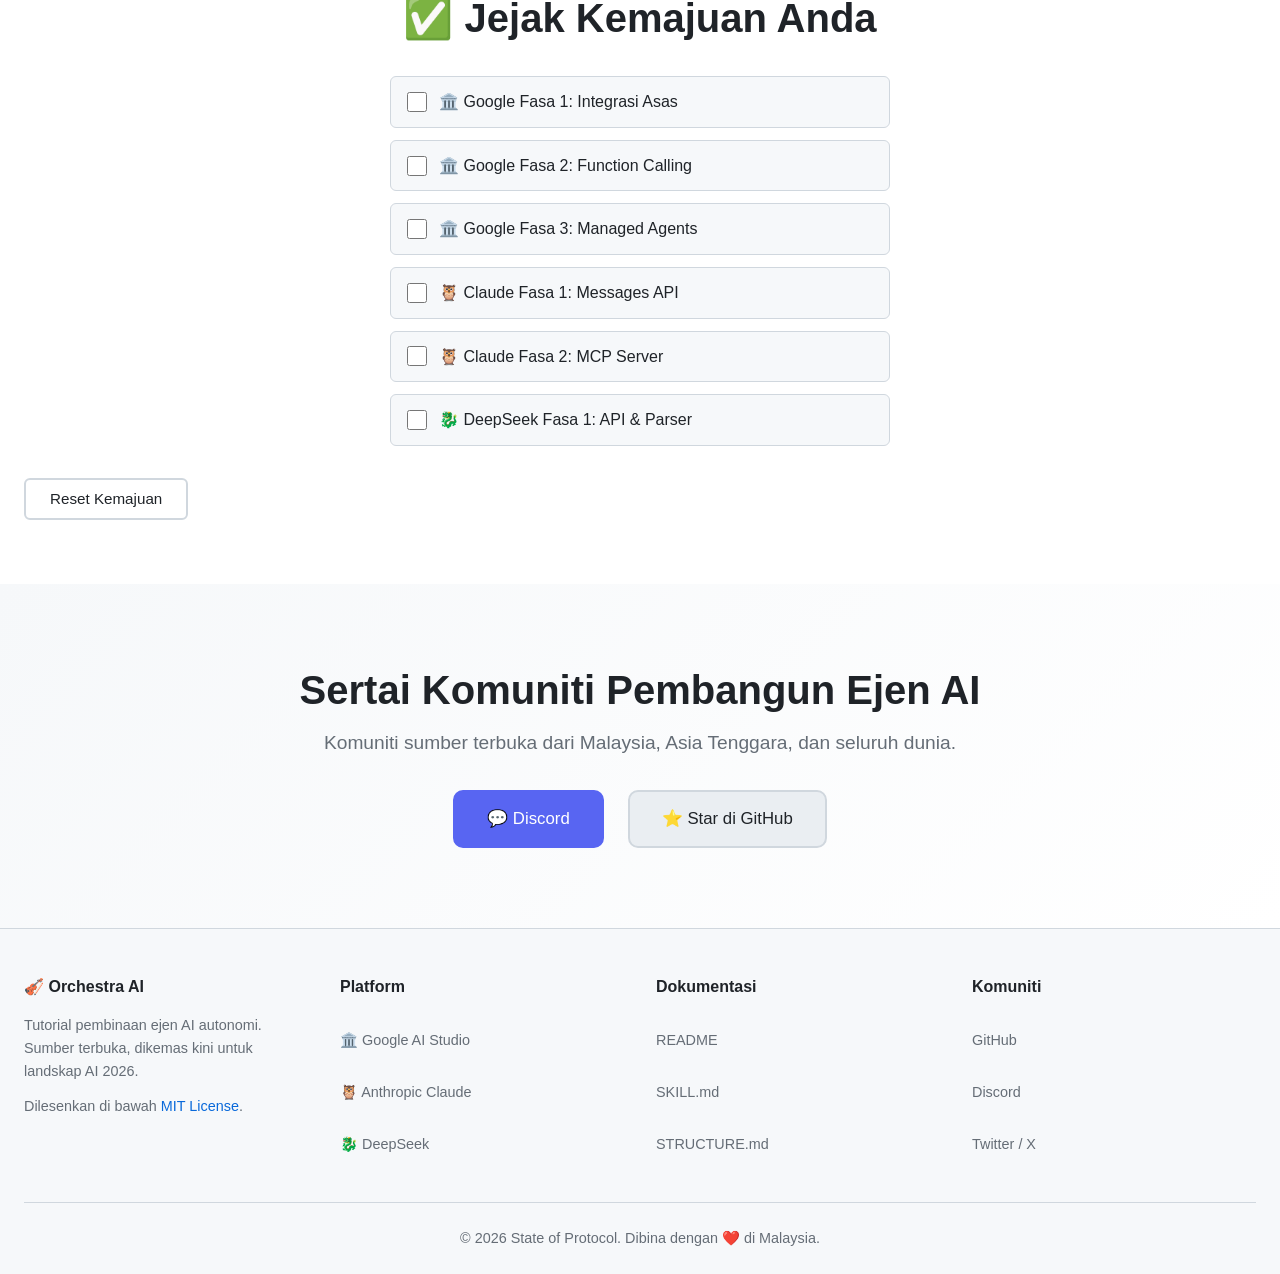
==== commit 27563598: "Add files via upload" ====
--- a/index.html
+++ b/index.html
@@ -77,13 +77,13 @@
                 </ul>
             </nav>
             <div class="header-actions">
-                <button id="theme-toggle" class="btn-icon" aria-label="Tukar tema" aria-pressed="true">☀️</button>
+                <button type="button" id="theme-toggle" class="btn-icon" aria-label="Tukar tema" aria-pressed="true">☀️</button>
                 <a href="https://github.com/state-of-protocol/AI-Orchestration-Tutorial" class="btn btn-github" target="_blank" rel="noopener noreferrer">
                     ⭐ GitHub
                 </a>
             </div>
             <!-- Mobile menu button (visible on small screens) -->
-            <button class="mobile-menu-toggle" aria-label="Buka menu" aria-expanded="false">
+            <button type="button" class="mobile-menu-toggle" aria-label="Buka menu" aria-expanded="false">
                 <span></span><span></span><span></span>
             </button>
         </div>
@@ -200,12 +200,12 @@
                 
                 <!-- Filter Buttons -->
                 <div class="filter-bar">
-                    <button class="filter-btn active" data-filter="all" aria-pressed="true">Semua</button>
-                    <button class="filter-btn" data-filter="google" aria-pressed="false">🏛️ Google</button>
-                    <button class="filter-btn" data-filter="claude" aria-pressed="false">🦉 Claude</button>
-                    <button class="filter-btn" data-filter="deepseek" aria-pressed="false">🐉 DeepSeek</button>
-                    <button class="filter-btn" data-filter="cost" aria-pressed="false">💰 Kos</button>
-                    <button class="filter-btn" data-filter="agents" aria-pressed="false">🤖 Ejen</button>
+                    <button type="button" class="filter-btn active" data-filter="all" aria-pressed="true">Semua</button>
+                    <button type="button" class="filter-btn" data-filter="google" aria-pressed="false">🏛️ Google</button>
+                    <button type="button" class="filter-btn" data-filter="claude" aria-pressed="false">🦉 Claude</button>
+                    <button type="button" class="filter-btn" data-filter="deepseek" aria-pressed="false">🐉 DeepSeek</button>
+                    <button type="button" class="filter-btn" data-filter="cost" aria-pressed="false">💰 Kos</button>
+                    <button type="button" class="filter-btn" data-filter="agents" aria-pressed="false">🤖 Ejen</button>
                 </div>
 
                 <div class="comparison-table-wrapper">
@@ -339,9 +339,9 @@
                             </div>
                             <div class="preset-buttons">
                                 <span class="preset-label">Pratetap:</span>
-                                <button class="preset-btn" data-input="5000" data-output="500">Kecil</button>
-                                <button class="preset-btn" data-input="100000" data-output="5000">Sederhana</button>
-                                <button class="preset-btn" data-input="1000000" data-output="50000">Besar</button>
+                                <button type="button" class="preset-btn" data-input="5000" data-output="500">Kecil</button>
+                                <button type="button" class="preset-btn" data-input="100000" data-output="5000">Sederhana</button>
+                                <button type="button" class="preset-btn" data-input="1000000" data-output="50000">Besar</button>
                             </div>
                         </div>
                         <!-- Results Panel -->
@@ -377,8 +377,8 @@
                             </select>
                         </div>
                         <div class="demo-buttons">
-                            <button id="demo-start" class="btn btn-primary">▶️ Mula Demonstrasi</button>
-                            <button id="demo-stop" class="btn btn-outline" disabled>⏹️ Hentikan</button>
+                            <button type="button" id="demo-start" class="btn btn-primary">▶️ Mula Demonstrasi</button>
+                            <button type="button" id="demo-stop" class="btn btn-outline" disabled>⏹️ Hentikan</button>
                         </div>
                         <div id="demo-steps" class="demo-steps-indicator" aria-live="polite"></div>
                         <div id="demo-cost" class="demo-cost" aria-live="polite">💰 Kos: $0.00</div>
@@ -411,8 +411,8 @@
                 <div class="playground-container">
                     <!-- Mode Selector -->
                     <div class="pg-mode-bar">
-                        <button class="pg-mode-btn active" data-mode="cloud">☁️ Cloud (API Sebenar)</button>
-                        <button class="pg-mode-btn" data-mode="local">💻 Local (Simulasi Offline)</button>
+                        <button type="button" class="pg-mode-btn active" data-mode="cloud">☁️ Cloud (API Sebenar)</button>
+                        <button type="button" class="pg-mode-btn" data-mode="local">💻 Local (Simulasi Offline)</button>
                     </div>
                     
                     <!-- Cloud Config (hidden in local mode) -->
@@ -439,20 +439,20 @@
                         <div class="pg-editor-panel">
                             <div class="pg-editor-header">
                                 <span class="pg-filename">agent.py</span>
-                                <button id="pg-reset-btn" class="btn btn-outline btn-sm">↺ Reset</button>
+                                <button type="button" id="pg-reset-btn" class="btn btn-outline btn-sm">↺ Reset</button>
                             </div>
                             <textarea id="pg-editor" class="pg-code-editor" spellcheck="false"></textarea>
                         </div>
                         <div class="pg-output-panel">
                             <div class="pg-output-header">
                                 <span>Output / Terminal</span>
-                                <button id="pg-clear-output" class="btn btn-outline btn-sm">Clear</button>
+                                <button type="button" id="pg-clear-output" class="btn btn-outline btn-sm">Clear</button>
                             </div>
                             <div id="pg-output" class="pg-terminal">
                                 <div class="pg-welcome">Sedia. Pilih mod dan tekan <strong>Run</strong>.</div>
                             </div>
                             <div class="pg-output-footer">
-                                <button id="pg-run-btn" class="btn btn-primary btn-lg">▶️ Run</button>
+                                <button type="button" id="pg-run-btn" class="btn btn-primary btn-lg">▶️ Run</button>
                                 <span id="pg-status" class="pg-status-text"></span>
                                 <span id="pg-cost" class="pg-cost-text"></span>
                             </div>
@@ -472,9 +472,9 @@
                 
                 <div class="tab-container">
                     <div class="tab-nav" role="tablist">
-                        <button class="tab-btn active" data-tab="tab-google-path" role="tab" aria-selected="true">🏛️ Google</button>
-                        <button class="tab-btn" data-tab="tab-claude-path" role="tab" aria-selected="false">🦉 Claude</button>
-                        <button class="tab-btn" data-tab="tab-deepseek-path" role="tab" aria-selected="false">🐉 DeepSeek</button>
+                        <button type="button" class="tab-btn active" data-tab="tab-google-path" role="tab" aria-selected="true">🏛️ Google</button>
+                        <button type="button" class="tab-btn" data-tab="tab-claude-path" role="tab" aria-selected="false">🦉 Claude</button>
+                        <button type="button" class="tab-btn" data-tab="tab-deepseek-path" role="tab" aria-selected="false">🐉 DeepSeek</button>
                     </div>
                     
                     <!-- Google Path -->
@@ -642,7 +642,7 @@
                         </label>
                     </div>
                 </div>
-                <button class="btn btn-outline" onclick="localStorage.removeItem('orchestra-progress'); location.reload();">Reset Kemajuan</button>
+                <button type="button" class="btn btn-outline" onclick="localStorage.removeItem('orchestra-progress'); location.reload();">Reset Kemajuan</button>
             </div>
         </section>
 
--- a/css/style.css
+++ b/css/style.css
@@ -0,0 +1,1356 @@
+/* ============================================================
+   ORCHESTRA AI-AGENT TUTORIAL - STYLESHEET UTAMA
+   Versi 1.0 · Mei 2026
+   ============================================================ */
+
+/* ----------------------------------------------------------
+   PEMBOLEHUBAH TEMA (CUSTOM PROPERTIES)
+   ---------------------------------------------------------- */
+:root {
+  /* Warna asas tema gelap (default) */
+  --color-bg: #0d1117;
+  --color-bg-secondary: #161b22;
+  --color-bg-tertiary: #21262d;
+  --color-border: #30363d;
+  --color-text: #e6edf3;
+  --color-text-secondary: #8b949e;
+  --color-text-muted: #6e7681;
+  --color-accent: #58a6ff;
+  --color-accent-hover: #79c0ff;
+  --color-success: #3fb950;
+  --color-warning: #d29922;
+  --color-danger: #f85149;
+  --color-info: #58a6ff;
+  --shadow-sm: 0 1px 2px rgba(0,0,0,0.3);
+  --shadow-md: 0 4px 12px rgba(0,0,0,0.4);
+  --shadow-lg: 0 8px 24px rgba(0,0,0,0.5);
+  --radius-sm: 6px;
+  --radius-md: 10px;
+  --radius-lg: 16px;
+  --transition: 0.2s ease;
+  
+  /* Warna khusus platform */
+  --color-google: #4285F4;
+  --color-google-light: #1a2332;
+  --color-claude: #D97706;
+  --color-claude-light: #2d1f0c;
+  --color-deepseek: #059669;
+  --color-deepseek-light: #0a1f1c;
+
+  /* Font */
+  --font-sans: 'Inter', -apple-system, BlinkMacSystemFont, 'Segoe UI', Roboto, sans-serif;
+  --font-mono: 'JetBrains Mono', 'Fira Code', 'Consolas', monospace;
+}
+
+/* Tema cerah */
+[data-theme="light"] {
+  --color-bg: #ffffff;
+  --color-bg-secondary: #f6f8fa;
+  --color-bg-tertiary: #eaeef2;
+  --color-border: #d0d7de;
+  --color-text: #1f2328;
+  --color-text-secondary: #656d76;
+  --color-text-muted: #8b949e;
+  --color-accent: #0969da;
+  --color-accent-hover: #0550ae;
+  --shadow-sm: 0 1px 2px rgba(31,35,40,0.1);
+  --shadow-md: 0 4px 12px rgba(31,35,40,0.12);
+  --shadow-lg: 0 8px 24px rgba(31,35,40,0.15);
+  --color-google-light: #e8f0fe;
+  --color-claude-light: #fef3c7;
+  --color-deepseek-light: #ecfdf5;
+}
+
+/* ----------------------------------------------------------
+   RESET & BASE
+   ---------------------------------------------------------- */
+*, *::before, *::after {
+  box-sizing: border-box;
+  margin: 0;
+  padding: 0;
+}
+
+html {
+  scroll-behavior: smooth;
+  font-size: 16px;
+}
+
+body {
+  font-family: var(--font-sans);
+  background-color: var(--color-bg);
+  color: var(--color-text);
+  line-height: 1.6;
+  transition: background-color var(--transition), color var(--transition);
+  min-height: 100vh;
+}
+
+img, svg {
+  max-width: 100%;
+  height: auto;
+}
+
+a {
+  color: var(--color-accent);
+  text-decoration: none;
+  transition: color var(--transition);
+}
+a:hover {
+  color: var(--color-accent-hover);
+}
+
+ul, ol {
+  list-style: none;
+  padding: 0;
+}
+
+/* ----------------------------------------------------------
+   UTILITY CLASSES
+   ---------------------------------------------------------- */
+.container {
+  width: 100%;
+  max-width: 1280px;
+  margin: 0 auto;
+  padding: 0 1.5rem;
+}
+
+.sr-only {
+  position: absolute;
+  width: 1px; height: 1px;
+  padding: 0; margin: -1px;
+  overflow: hidden;
+  clip: rect(0,0,0,0);
+  border: 0;
+}
+
+/* ----------------------------------------------------------
+   TYPOGRAPHY
+   ---------------------------------------------------------- */
+h1, h2, h3, h4, h5, h6 {
+  font-weight: 600;
+  line-height: 1.3;
+  color: var(--color-text);
+}
+
+.section-title {
+  font-size: clamp(1.8rem, 4vw, 2.5rem);
+  margin-bottom: 0.75rem;
+  text-align: center;
+  font-weight: 700;
+}
+
+.section-subtitle {
+  font-size: 1.1rem;
+  color: var(--color-text-secondary);
+  text-align: center;
+  max-width: 700px;
+  margin: 0 auto 2.5rem;
+}
+
+/* ----------------------------------------------------------
+   BUTTONS
+   ---------------------------------------------------------- */
+.btn {
+  display: inline-flex;
+  align-items: center;
+  justify-content: center;
+  gap: 0.5rem;
+  padding: 0.65rem 1.5rem;
+  font-size: 0.95rem;
+  font-weight: 500;
+  border-radius: var(--radius-sm);
+  border: 2px solid transparent;
+  cursor: pointer;
+  transition: all var(--transition);
+  text-decoration: none;
+  white-space: nowrap;
+  font-family: var(--font-sans);
+}
+
+.btn-primary {
+  background-color: var(--color-accent);
+  color: #fff;
+  border-color: var(--color-accent);
+}
+.btn-primary:hover {
+  background-color: var(--color-accent-hover);
+  border-color: var(--color-accent-hover);
+  color: #fff;
+  transform: translateY(-1px);
+  box-shadow: var(--shadow-md);
+}
+
+.btn-outline {
+  background-color: transparent;
+  color: var(--color-text);
+  border-color: var(--color-border);
+}
+.btn-outline:hover {
+  background-color: var(--color-bg-tertiary);
+  border-color: var(--color-text-muted);
+  color: var(--color-text);
+}
+
+.btn-github {
+  background-color: var(--color-bg-tertiary);
+  color: var(--color-text);
+  border-color: var(--color-border);
+}
+.btn-github:hover {
+  background-color: var(--color-border);
+  color: #fff;
+}
+
+.btn-discord {
+  background-color: #5865F2;
+  color: white;
+  border-color: #5865F2;
+}
+.btn-discord:hover {
+  background-color: #4752C4;
+  border-color: #4752C4;
+  color: white;
+}
+
+.btn-lg {
+  padding: 0.85rem 2rem;
+  font-size: 1.05rem;
+  border-radius: var(--radius-md);
+}
+
+.btn-icon {
+  background: none;
+  border: 1px solid var(--color-border);
+  color: var(--color-text);
+  font-size: 1.2rem;
+  width: 42px;
+  height: 42px;
+  border-radius: 50%;
+  display: flex;
+  align-items: center;
+  justify-content: center;
+  cursor: pointer;
+  transition: all var(--transition);
+}
+.btn-icon:hover {
+  background-color: var(--color-bg-tertiary);
+}
+
+.btn:disabled {
+  opacity: 0.5;
+  cursor: not-allowed;
+  pointer-events: none;
+}
+
+/* ----------------------------------------------------------
+   HEADER & NAVIGATION
+   ---------------------------------------------------------- */
+.site-header {
+  position: sticky;
+  top: 0;
+  z-index: 100;
+  background-color: var(--color-bg);
+  border-bottom: 1px solid var(--color-border);
+  backdrop-filter: blur(8px);
+  transition: background-color var(--transition);
+}
+
+.header-inner {
+  display: flex;
+  align-items: center;
+  justify-content: space-between;
+  height: 68px;
+}
+
+.logo {
+  display: flex;
+  align-items: center;
+  gap: 0.5rem;
+  font-weight: 700;
+  font-size: 1.3rem;
+  color: var(--color-text);
+  text-decoration: none;
+}
+.logo-icon { font-size: 1.6rem; }
+.logo-text { background: linear-gradient(135deg, var(--color-google), var(--color-claude), var(--color-deepseek)); -webkit-background-clip: text; -webkit-text-fill-color: transparent; background-clip: text; }
+
+.main-nav ul {
+  display: flex;
+  gap: 0.25rem;
+}
+
+.main-nav a {
+  padding: 0.75rem 1rem;
+  border-radius: var(--radius-sm);
+  color: var(--color-text-secondary);
+  font-weight: 500;
+  font-size: 1rem;
+  transition: all var(--transition);
+  min-height: 44px;
+  display: inline-flex;
+  align-items: center;
+}
+.main-nav a:hover {
+  color: var(--color-text);
+  background-color: var(--color-bg-secondary);
+}
+.main-nav a.active {
+  color: var(--color-accent);
+  background-color: var(--color-bg-tertiary);
+}
+
+.header-actions {
+  display: flex;
+  align-items: center;
+  gap: 0.75rem;
+}
+
+/* Mobile menu toggle */
+.mobile-menu-toggle {
+  display: none;
+  flex-direction: column;
+  justify-content: center;
+  gap: 5px;
+  background: none;
+  border: none;
+  cursor: pointer;
+  padding: 5px;
+}
+.mobile-menu-toggle span {
+  width: 24px;
+  height: 2px;
+  background-color: var(--color-text);
+  transition: all var(--transition);
+}
+
+/* ----------------------------------------------------------
+   HERO SECTION
+   ---------------------------------------------------------- */
+.hero {
+  padding: 5rem 0 4rem;
+  background: radial-gradient(circle at 30% 30%, var(--color-bg-secondary), transparent 50%),
+              radial-gradient(circle at 70% 70%, rgba(88,166,255,0.05), transparent 50%);
+}
+
+.hero-grid {
+  display: grid;
+  grid-template-columns: 1fr 1fr;
+  gap: 3rem;
+  align-items: center;
+}
+
+.hero-pretitle {
+  display: block;
+  font-size: 1rem;
+  text-transform: uppercase;
+  letter-spacing: 2px;
+  color: var(--color-accent);
+  margin-bottom: 0.5rem;
+  font-weight: 600;
+}
+
+.hero-title-main {
+  display: block;
+  font-size: clamp(2.5rem, 6vw, 3.8rem);
+  font-weight: 800;
+  line-height: 1.1;
+  margin-bottom: 0.5rem;
+  background: linear-gradient(135deg, var(--color-text), var(--color-accent));
+  -webkit-background-clip: text;
+  -webkit-text-fill-color: transparent;
+  background-clip: text;
+}
+
+.hero-subtitle {
+  display: block;
+  font-size: 1.25rem;
+  color: var(--color-text-secondary);
+  font-weight: 400;
+}
+
+.hero-description {
+  margin-block: 1.5rem 2rem;
+  font-size: 1.1rem;
+  color: var(--color-text-secondary);
+  max-width: 540px;
+}
+
+.hero-cta {
+  display: flex;
+  gap: 1rem;
+  flex-wrap: wrap;
+  margin-bottom: 1.5rem;
+}
+
+.hero-badges {
+  display: flex;
+  gap: 0.75rem;
+  flex-wrap: wrap;
+}
+
+.badge {
+  display: inline-block;
+  padding: 0.3rem 0.9rem;
+  border-radius: 50px;
+  background-color: var(--color-bg-tertiary);
+  color: var(--color-text-secondary);
+  font-size: 0.8rem;
+  font-weight: 500;
+}
+
+/* Orchestra diagram (visual abstraction) */
+.orchestra-diagram {
+  position: relative;
+  width: 100%;
+  max-width: 350px;
+  height: 300px;
+  margin: 0 auto;
+}
+
+.node {
+  position: absolute;
+  width: 60px;
+  height: 60px;
+  border-radius: 50%;
+  display: flex;
+  align-items: center;
+  justify-content: center;
+  font-weight: 700;
+  font-size: 1.4rem;
+  color: white;
+  box-shadow: 0 0 20px rgba(0,0,0,0.5);
+  transition: transform 0.3s ease;
+}
+
+.google-node { background: var(--color-google); top: 10px; left: 40px; }
+.claude-node { background: var(--color-claude); bottom: 10px; left: 50%; transform: translateX(-50%); }
+.deepseek-node { background: var(--color-deepseek); top: 10px; right: 40px; }
+
+.node:hover { transform: scale(1.1); }
+.claude-node:hover { transform: translateX(-50%) scale(1.1); }
+
+.connection-lines {
+  position: absolute;
+  top: 0; left: 0;
+  width: 100%;
+  height: 100%;
+  pointer-events: none;
+}
+
+/* ----------------------------------------------------------
+   PLATFORM CARDS
+   ---------------------------------------------------------- */
+.platforms-section {
+  padding: 5rem 0;
+}
+
+.platform-cards-grid {
+  display: grid;
+  grid-template-columns: repeat(auto-fit, minmax(300px, 1fr));
+  gap: 2rem;
+  margin-top: 2rem;
+}
+
+.platform-card {
+  container-type: inline-size;
+  background-color: var(--color-bg-secondary);
+  border: 2px solid var(--color-border);
+  border-radius: var(--radius-lg);
+  padding: 2rem;
+  transition: all var(--transition);
+  position: relative;
+  display: flex;
+  flex-direction: column;
+}
+
+@container (max-width: 320px) {
+  .platform-card { padding: 1.25rem; }
+  .platform-card h3 { font-size: 1.3rem; }
+  .card-features li { font-size: 0.85rem; }
+}
+
+.platform-card:hover {
+  transform: translateY(-4px);
+  box-shadow: var(--shadow-lg);
+}
+
+.platform-card.highlighted {
+  border-color: var(--color-accent);
+  box-shadow: 0 0 0 3px rgba(88,166,255,0.2);
+}
+
+.platform-card[data-platform="google"].highlighted { border-color: var(--color-google); }
+.platform-card[data-platform="claude"].highlighted { border-color: var(--color-claude); }
+.platform-card[data-platform="deepseek"].highlighted { border-color: var(--color-deepseek); }
+
+.card-badge {
+  font-size: 0.85rem;
+  font-weight: 600;
+  margin-bottom: 0.75rem;
+  padding: 0.25rem 0.75rem;
+  border-radius: 50px;
+  width: fit-content;
+}
+
+.platform-card[data-platform="google"] .card-badge { background-color: var(--color-google-light); color: var(--color-google); }
+.platform-card[data-platform="claude"] .card-badge { background-color: var(--color-claude-light); color: var(--color-claude); }
+.platform-card[data-platform="deepseek"] .card-badge { background-color: var(--color-deepseek-light); color: var(--color-deepseek); }
+
+.platform-card h3 {
+  font-size: 1.6rem;
+  margin-bottom: 0.25rem;
+}
+
+.card-model {
+  font-size: 0.9rem;
+  color: var(--color-text-secondary);
+  margin-bottom: 1.25rem;
+  font-family: var(--font-mono);
+}
+
+.card-features {
+  list-style: none;
+  margin-bottom: 2rem;
+  flex-grow: 1;
+}
+
+.card-features li {
+  padding: 0.35rem 0;
+  font-size: 0.95rem;
+  color: var(--color-text-secondary);
+  border-bottom: 1px solid var(--color-border);
+}
+
+.card-features li:last-child { border-bottom: none; }
+
+.btn-platform {
+  background-color: var(--color-bg-tertiary);
+  color: var(--color-text);
+  border: 1px solid var(--color-border);
+  padding: 0.75rem 1.5rem;
+  border-radius: var(--radius-sm);
+  font-weight: 600;
+  text-align: center;
+  transition: all var(--transition);
+  margin-top: auto;
+}
+.btn-platform:hover {
+  background-color: var(--color-accent);
+  color: white;
+  border-color: var(--color-accent);
+}
+
+/* ----------------------------------------------------------
+   COMPARISON MATRIX
+   ---------------------------------------------------------- */
+.comparison-section {
+  padding: 5rem 0;
+  background-color: var(--color-bg-secondary);
+}
+
+.filter-bar {
+  display: flex;
+  gap: 0.5rem;
+  flex-wrap: wrap;
+  justify-content: center;
+  margin-bottom: 2rem;
+}
+
+.filter-btn {
+  background-color: var(--color-bg);
+  border: 1px solid var(--color-border);
+  color: var(--color-text-secondary);
+  padding: 0.5rem 1.2rem;
+  border-radius: 50px;
+  cursor: pointer;
+  font-size: 0.9rem;
+  font-weight: 500;
+  transition: all var(--transition);
+  min-height: 44px;
+  display: inline-flex;
+  align-items: center;
+}
+.filter-btn:hover {
+  color: var(--color-text);
+  border-color: var(--color-text-muted);
+}
+.filter-btn.active {
+  background-color: var(--color-accent);
+  color: white;
+  border-color: var(--color-accent);
+}
+
+.comparison-table-wrapper {
+  overflow-x: auto;
+  border-radius: var(--radius-md);
+  border: 1px solid var(--color-border);
+}
+
+.comparison-table {
+  width: 100%;
+  border-collapse: collapse;
+  font-size: 0.95rem;
+}
+
+.comparison-table th {
+  background-color: var(--color-bg-tertiary);
+  padding: 1rem;
+  text-align: start;
+  font-weight: 600;
+}
+
+.comparison-table td {
+  padding: 0.9rem 1rem;
+  border-bottom: 1px solid var(--color-border);
+}
+
+.comparison-table tr:last-child td { border-bottom: none; }
+.comparison-table tr:hover td { background-color: var(--color-bg-tertiary); }
+
+.comparison-legend {
+  display: flex;
+  gap: 1.5rem;
+  justify-content: center;
+  margin-top: 1.5rem;
+  font-size: 0.9rem;
+  color: var(--color-text-secondary);
+}
+
+.legend-dot {
+  display: inline-block;
+  width: 10px;
+  height: 10px;
+  border-radius: 50%;
+  margin-inline-end: 4px;
+}
+.google-dot { background-color: var(--color-google); }
+.claude-dot { background-color: var(--color-claude); }
+.deepseek-dot { background-color: var(--color-deepseek); }
+
+/* ----------------------------------------------------------
+   COST CALCULATOR
+   ---------------------------------------------------------- */
+.calculator-section {
+  padding: 5rem 0;
+}
+
+.calculator-card {
+  container-type: inline-size;
+  background-color: var(--color-bg-secondary);
+  border: 1px solid var(--color-border);
+  border-radius: var(--radius-lg);
+  padding: 2.5rem;
+  max-width: 900px;
+  margin: 0 auto;
+}
+
+@container (max-width: 500px) {
+  .calculator-card { padding: 1.5rem; }
+  .calculator-grid { grid-template-columns: 1fr; gap: 1.5rem; }
+}
+
+.calculator-grid {
+  display: grid;
+  grid-template-columns: 1fr 1fr;
+  gap: 2.5rem;
+}
+
+.form-group {
+  margin-bottom: 1.5rem;
+}
+
+.form-group label {
+  display: block;
+  font-weight: 600;
+  margin-bottom: 0.5rem;
+  color: var(--color-text);
+}
+
+.form-select, .form-input {
+  width: 100%;
+  padding: 0.7rem 1rem;
+  background-color: var(--color-bg);
+  border: 1px solid var(--color-border);
+  border-radius: var(--radius-sm);
+  color: var(--color-text);
+  font-family: var(--font-sans);
+  font-size: 0.95rem;
+  transition: border-color var(--transition);
+}
+.form-select:focus, .form-input:focus {
+  outline: none;
+  border-color: var(--color-accent);
+}
+
+.form-range {
+  width: 100%;
+  margin-top: 0.5rem;
+  accent-color: var(--color-accent);
+}
+
+.toggle-label {
+  display: flex;
+  align-items: center;
+  gap: 0.75rem;
+  cursor: pointer;
+  font-weight: 500;
+}
+
+.toggle-input {
+  appearance: none;
+  width: 40px;
+  height: 22px;
+  background-color: var(--color-bg-tertiary);
+  border-radius: 50px;
+  cursor: pointer;
+  position: relative;
+  transition: background-color var(--transition);
+}
+.toggle-input:checked { background-color: var(--color-success); }
+.toggle-input::before {
+  content: '';
+  position: absolute;
+  width: 18px; height: 18px;
+  border-radius: 50%;
+  background-color: white;
+  top: 2px; left: 2px;
+  transition: transform var(--transition);
+}
+.toggle-input:checked::before { transform: translateX(18px); }
+
+.preset-buttons {
+  display: flex;
+  gap: 0.5rem;
+  align-items: center;
+  flex-wrap: wrap;
+}
+.preset-label { font-size: 0.85rem; color: var(--color-text-muted); }
+.preset-btn {
+  background-color: var(--color-bg);
+  border: 1px solid var(--color-border);
+  color: var(--color-text-secondary);
+  padding: 0.5rem 0.9rem;
+  border-radius: var(--radius-sm);
+  cursor: pointer;
+  font-size: 0.85rem;
+  transition: all var(--transition);
+  min-height: 44px;
+  display: inline-flex;
+  align-items: center;
+}
+.preset-btn:hover {
+  background-color: var(--color-accent);
+  color: white;
+  border-color: var(--color-accent);
+}
+
+.calc-results {
+  display: flex;
+  align-items: center;
+  justify-content: center;
+}
+
+.result-card {
+  text-align: center;
+  padding: 2rem;
+  background-color: var(--color-bg);
+  border: 1px solid var(--color-border);
+  border-radius: var(--radius-md);
+  width: 100%;
+}
+
+.result-card h3 { font-size: 1.1rem; color: var(--color-text-secondary); margin-bottom: 0.5rem; }
+
+.result-value {
+  font-size: 2.5rem;
+  font-weight: 700;
+  color: var(--color-accent);
+  font-family: var(--font-mono);
+}
+
+.result-myr {
+  font-size: 1.3rem;
+  color: var(--color-text-secondary);
+  margin-top: 0.25rem;
+  font-family: var(--font-mono);
+}
+
+.result-note {
+  margin-top: 1rem;
+  font-size: 0.9rem;
+  color: var(--color-success);
+}
+
+.savings-highlight {
+  font-weight: 600;
+}
+
+/* ----------------------------------------------------------
+   DEMO PENSTRIMAN
+   ---------------------------------------------------------- */
+.demo-section {
+  padding: 5rem 0;
+  background-color: var(--color-bg-secondary);
+}
+
+.demo-container {
+  background-color: var(--color-bg);
+  border: 2px solid var(--color-border);
+  border-radius: var(--radius-lg);
+  overflow: hidden;
+  max-width: 800px;
+  margin: 0 auto;
+}
+
+.demo-controls {
+  padding: 1.5rem;
+  border-bottom: 1px solid var(--color-border);
+  display: flex;
+  gap: 1rem;
+  align-items: flex-end;
+  flex-wrap: wrap;
+}
+
+.demo-controls .form-group { margin-bottom: 0; flex: 1; min-width: 200px; }
+
+.demo-buttons {
+  display: flex;
+  gap: 0.75rem;
+}
+
+.demo-steps-indicator {
+  width: 100%;
+  text-align: center;
+  font-family: var(--font-mono);
+  color: var(--color-text-muted);
+  font-size: 0.9rem;
+}
+
+.demo-cost {
+  width: 100%;
+  text-align: end;
+  font-weight: 600;
+  color: var(--color-deepseek);
+  font-family: var(--font-mono);
+  font-size: 0.95rem;
+}
+
+.demo-output {
+  padding: 1.5rem;
+  min-height: 250px;
+  max-height: 500px;
+  overflow-y: auto;
+  background-color: var(--color-bg);
+}
+
+.stream-output {
+  font-family: var(--font-mono);
+  font-size: 0.95rem;
+  line-height: 1.7;
+}
+
+.stream-step {
+  padding: 0.5rem 0;
+  border-bottom: 1px solid var(--color-border);
+  color: var(--color-text);
+  opacity: 1;
+  transform: translateY(0);
+}
+
+.stream-step:last-child { border-bottom: none; color: var(--color-success); font-weight: 600; }
+
+.stream-stopped {
+  color: var(--color-warning) !important;
+  font-style: italic;
+}
+
+/* Thinking Block */
+.thinking-block {
+  background-color: var(--color-bg-tertiary);
+  border-inline-start: 3px solid var(--color-claude);
+  border-radius: var(--radius-sm);
+  margin-bottom: 1rem;
+}
+
+.thinking-header {
+  padding: 0.75rem 1rem;
+  font-weight: 600;
+  font-size: 0.95rem;
+  cursor: pointer;
+  display: flex;
+  justify-content: space-between;
+  align-items: center;
+  color: var(--color-claude);
+  transition: background-color var(--transition);
+}
+.thinking-header:hover { background-color: var(--color-bg-secondary); }
+
+.thinking-toggle-icon {
+  font-size: 0.8rem;
+  transition: transform var(--transition);
+}
+[data-expanded="true"] .thinking-toggle-icon { transform: rotate(180deg); }
+
+.thinking-content {
+  padding: 1rem;
+  font-family: var(--font-mono);
+  font-size: 0.9rem;
+  color: var(--color-text-secondary);
+  line-height: 1.6;
+  display: none;
+}
+
+/* ----------------------------------------------------------
+   LEARNING PATHS TABS
+   ---------------------------------------------------------- */
+.learning-section {
+  padding: 5rem 0;
+}
+
+.tab-container {
+  max-width: 900px;
+  margin: 2rem auto 0;
+}
+
+.tab-nav {
+  display: flex;
+  gap: 0.5rem;
+  margin-bottom: 2rem;
+  border-bottom: 2px solid var(--color-border);
+}
+
+.tab-btn {
+  background: none;
+  border: none;
+  padding: 0.75rem 1.5rem;
+  font-size: 1rem;
+  font-weight: 600;
+  color: var(--color-text-secondary);
+  cursor: pointer;
+  border-bottom: 3px solid transparent;
+  margin-bottom: -2px;
+  transition: all var(--transition);
+  min-height: 44px;
+  display: inline-flex;
+  align-items: center;
+}
+.tab-btn:hover { color: var(--color-text); }
+.tab-btn.active {
+  color: var(--color-accent);
+  border-bottom-color: var(--color-accent);
+}
+
+.tab-panel {
+  display: none;
+}
+.tab-panel.active { display: block; }
+
+.learning-cards {
+  display: grid;
+  grid-template-columns: repeat(auto-fit, minmax(250px, 1fr));
+  gap: 1.5rem;
+}
+
+.learn-card {
+  container-type: inline-size;
+  background-color: var(--color-bg-secondary);
+  border: 1px solid var(--color-border);
+  border-radius: var(--radius-md);
+  padding: 1.5rem;
+  transition: all var(--transition);
+}
+
+@container (max-width: 260px) {
+  .learn-card { padding: 1rem; }
+  .learn-card h4 { font-size: 1rem; }
+  .learn-card li { font-size: 0.85rem; }
+}
+.learn-card:hover {
+  transform: translateY(-2px);
+  box-shadow: var(--shadow-md);
+}
+
+.learn-card h4 {
+  font-size: 1.1rem;
+  color: var(--color-accent);
+  margin-bottom: 0.25rem;
+}
+
+.learn-card p {
+  font-size: 0.95rem;
+  color: var(--color-text-secondary);
+  margin-bottom: 1rem;
+}
+
+.learn-card ul {
+  list-style: disc;
+  padding-inline-start: 1.25rem;
+}
+
+.learn-card li {
+  font-size: 0.9rem;
+  color: var(--color-text-secondary);
+  padding: 0.2rem 0;
+}
+
+/* ----------------------------------------------------------
+   ARCHITECTURE DIAGRAM
+   ---------------------------------------------------------- */
+.architecture-section {
+  padding: 5rem 0;
+  background-color: var(--color-bg-secondary);
+}
+
+.architecture-diagram {
+  position: relative;
+  width: 100%;
+  max-width: 700px;
+  height: 280px;
+  margin: 2rem auto;
+  background-color: var(--color-bg);
+  border: 1px solid var(--color-border);
+  border-radius: var(--radius-lg);
+}
+
+.arch-node {
+  position: absolute;
+  background-color: var(--color-bg-tertiary);
+  border: 2px solid var(--color-border);
+  padding: 0.5rem 1rem;
+  border-radius: var(--radius-sm);
+  font-size: 0.85rem;
+  font-weight: 500;
+  color: var(--color-text);
+  cursor: default;
+  transition: all var(--transition);
+  white-space: nowrap;
+}
+.arch-node:hover {
+  border-color: var(--color-accent);
+  background-color: var(--color-bg-secondary);
+  z-index: 5;
+}
+
+.arch-tooltip {
+  position: absolute;
+  background-color: var(--color-bg-tertiary);
+  border: 1px solid var(--color-accent);
+  border-radius: var(--radius-sm);
+  padding: 0.5rem 0.75rem;
+  font-size: 0.85rem;
+  color: var(--color-text);
+  pointer-events: none;
+  transform: translate(-50%, -120%);
+  white-space: nowrap;
+  box-shadow: var(--shadow-md);
+  z-index: 10;
+}
+
+/* ----------------------------------------------------------
+   PROGRESS TRACKER
+   ---------------------------------------------------------- */
+.progress-section {
+  padding: 4rem 0;
+}
+
+.progress-tracker {
+  max-width: 500px;
+  margin: 2rem auto;
+  display: flex;
+  flex-direction: column;
+  gap: 0.75rem;
+}
+
+.progress-step {
+  background-color: var(--color-bg-secondary);
+  border: 1px solid var(--color-border);
+  border-radius: var(--radius-sm);
+  padding: 0.75rem 1rem;
+  transition: all var(--transition);
+}
+
+.progress-step.completed {
+  border-color: var(--color-success);
+  background-color: rgba(63,185,80,0.1);
+}
+
+.step-label {
+  display: flex;
+  align-items: center;
+  gap: 0.75rem;
+  cursor: pointer;
+  font-weight: 500;
+}
+
+.step-checkbox {
+  width: 20px;
+  height: 20px;
+  accent-color: var(--color-success);
+}
+
+/* ----------------------------------------------------------
+   CTA / COMMUNITY
+   ---------------------------------------------------------- */
+.cta-section {
+  padding: 5rem 0;
+  text-align: center;
+  background: linear-gradient(135deg, var(--color-bg-secondary), var(--color-bg));
+}
+
+.cta-text {
+  font-size: 1.2rem;
+  color: var(--color-text-secondary);
+  margin-bottom: 2rem;
+}
+
+.cta-buttons {
+  display: flex;
+  gap: 1.5rem;
+  justify-content: center;
+  flex-wrap: wrap;
+}
+
+/* ----------------------------------------------------------
+   FOOTER
+   ---------------------------------------------------------- */
+.site-footer {
+  background-color: var(--color-bg-secondary);
+  border-top: 1px solid var(--color-border);
+  padding: 3rem 0 1.5rem;
+  color: var(--color-text-secondary);
+}
+
+.footer-grid {
+  display: grid;
+  grid-template-columns: repeat(auto-fit, minmax(180px, 1fr));
+  gap: 2rem;
+  margin-bottom: 2rem;
+}
+
+.footer-col h4 {
+  color: var(--color-text);
+  margin-bottom: 1rem;
+  font-size: 1rem;
+}
+
+.footer-col p { font-size: 0.9rem; }
+
+.footer-col ul li {
+  padding: 0.25rem 0;
+  font-size: 0.9rem;
+}
+
+.footer-col ul li a {
+  display: inline-flex;
+  align-items: center;
+  min-height: 44px;
+  padding: 0.25rem 0;
+  color: var(--color-text-secondary);
+}
+.footer-col ul li a:hover { color: var(--color-accent); }
+
+.footer-license { margin-top: 0.75rem; font-size: 0.85rem; }
+
+.footer-bottom {
+  border-top: 1px solid var(--color-border);
+  padding-top: 1.5rem;
+  text-align: center;
+  font-size: 0.9rem;
+}
+
+/* ----------------------------------------------------------
+   NOTIFICATIONS
+   ---------------------------------------------------------- */
+#notification-container {
+  position: fixed;
+  top: 1.5rem;
+  inset-inline-end: 1.5rem;
+  z-index: 9999;
+  display: flex;
+  flex-direction: column;
+  gap: 0.75rem;
+  pointer-events: none;
+}
+
+.notification {
+  background-color: var(--color-bg-secondary);
+  border: 1px solid var(--color-border);
+  border-radius: var(--radius-md);
+  padding: 1rem 1.25rem;
+  box-shadow: var(--shadow-lg);
+  display: flex;
+  align-items: center;
+  gap: 0.75rem;
+  pointer-events: auto;
+  animation: slideIn 0.3s ease;
+  max-width: 400px;
+}
+
+.notification-success { border-inline-start: 4px solid var(--color-success); }
+.notification-error { border-inline-start: 4px solid var(--color-danger); }
+.notification-info { border-inline-start: 4px solid var(--color-info); }
+
+.notification-close {
+  background: none;
+  border: none;
+  color: var(--color-text-muted);
+  cursor: pointer;
+  margin-inline-start: auto;
+  font-size: 1.2rem;
+}
+
+@keyframes slideIn {
+  from { opacity: 0; transform: translateX(50px); }
+  to { opacity: 1; transform: translateX(0); }
+}
+
+/* ----------------------------------------------------------
+   COPY BUTTON FEEDBACK
+   ---------------------------------------------------------- */
+.copy-btn {
+  background-color: var(--color-bg-tertiary);
+  border: 1px solid var(--color-border);
+  color: var(--color-text-secondary);
+  padding: 0.3rem 0.8rem;
+  border-radius: var(--radius-sm);
+  cursor: pointer;
+  font-size: 0.85rem;
+  transition: all var(--transition);
+}
+.copy-btn:hover { background-color: var(--color-border); }
+.copy-success { color: var(--color-success); border-color: var(--color-success); }
+.copy-error { color: var(--color-danger); border-color: var(--color-danger); }
+
+/* ----------------------------------------------------------
+   RESPONSIVE DESIGN
+   ---------------------------------------------------------- */
+@media (max-width: 1024px) {
+  .hero-grid { grid-template-columns: 1fr; }
+  .orchestra-diagram { max-width: 280px; height: 240px; }
+  .calculator-grid { grid-template-columns: 1fr; }
+}
+
+@media (max-width: 768px) {
+  .header-inner { height: auto; padding: 0.75rem 0; flex-wrap: wrap; }
+  .main-nav { display: none; width: 100%; order: 3; }
+  .main-nav.mobile-open { display: block; }
+  .main-nav ul { flex-direction: column; gap: 0; }
+  .main-nav a { display: block; padding: 0.75rem; border-bottom: 1px solid var(--color-border); }
+  .mobile-menu-toggle { display: flex; }
+  .hero { padding: 3rem 0; text-align: center; }
+  .hero-cta { justify-content: center; }
+  .hero-badges { justify-content: center; }
+  .demo-controls { flex-direction: column; }
+  .filter-bar { flex-wrap: nowrap; overflow-x: auto; padding-bottom: 0.5rem; }
+  .comparison-table-wrapper { font-size: 0.85rem; }
+  .tab-nav { overflow-x: auto; }
+  .architecture-diagram { height: auto; display: flex; flex-wrap: wrap; gap: 1rem; justify-content: center; padding: 2rem; }
+  .arch-node { position: static; }
+}
+
+@media (max-width: 480px) {
+  .container { padding: 0 1rem; }
+  .section-title { font-size: 1.6rem; }
+  .platform-cards-grid { grid-template-columns: 1fr; }
+  .learning-cards { grid-template-columns: 1fr; }
+  .footer-grid { grid-template-columns: 1fr 1fr; }
+}
+
+/* ----------------------------------------------------------
+   VIBE CODE PLAYGROUND
+   ---------------------------------------------------------- */
+.playground-section { padding: 5rem 0; background-color: var(--color-bg); }
+.playground-container { max-width: 1200px; margin: 0 auto; }
+
+.pg-mode-bar { display: flex; gap: 0.5rem; margin-bottom: 1.5rem; }
+.pg-mode-btn {
+  background-color: var(--color-bg-secondary);
+  border: 1px solid var(--color-border);
+  color: var(--color-text-secondary);
+  padding: 0.6rem 1.5rem;
+  border-radius: var(--radius-sm);
+  cursor: pointer;
+  font-weight: 500;
+  transition: all var(--transition);
+  min-height: 44px;
+  display: inline-flex;
+  align-items: center;
+}
+.pg-mode-btn.active {
+  background-color: var(--color-accent);
+  color: white;
+  border-color: var(--color-accent);
+}
+
+.pg-config { margin-bottom: 1.5rem; padding: 1.25rem; background-color: var(--color-bg-secondary); border-radius: var(--radius-md); border: 1px solid var(--color-border); }
+.form-row { display: flex; gap: 1.5rem; flex-wrap: wrap; }
+.form-row .form-group { flex: 1; min-width: 200px; }
+.form-hint { font-size: 0.8rem; color: var(--color-text-muted); margin-top: 0.25rem; display: block; }
+
+.pg-grid { display: grid; grid-template-columns: 1fr 1fr; gap: 1.5rem; min-height: 450px; }
+@media (max-width: 768px) { .pg-grid { grid-template-columns: 1fr; } }
+
+.pg-editor-panel, .pg-output-panel {
+  background-color: var(--color-bg-secondary);
+  border: 1px solid var(--color-border);
+  border-radius: var(--radius-md);
+  display: flex;
+  flex-direction: column;
+  overflow: hidden;
+}
+
+.pg-editor-header, .pg-output-header {
+  display: flex;
+  justify-content: space-between;
+  align-items: center;
+  padding: 0.5rem 1rem;
+  border-bottom: 1px solid var(--color-border);
+  font-size: 0.9rem;
+  font-weight: 500;
+}
+
+.pg-code-editor {
+  flex: 1;
+  background-color: var(--color-bg);
+  color: var(--color-text);
+  border: none;
+  padding: 1rem;
+  font-family: var(--font-mono);
+  font-size: 0.9rem;
+  line-height: 1.6;
+  resize: none;
+  outline: none;
+  tab-size: 4;
+}
+
+.pg-terminal {
+  flex: 1;
+  padding: 1rem;
+  font-family: var(--font-mono);
+  font-size: 0.85rem;
+  line-height: 1.6;
+  overflow-y: auto;
+  background-color: #0a0e14;
+  color: #d2dae2;
+  max-height: 400px;
+}
+
+[data-theme="light"] .pg-terminal { background-color: #f5f5f5; color: #1a1a1a; }
+
+.pg-terminal .step { margin-bottom: 0.5rem; padding-bottom: 0.5rem; border-bottom: 1px solid rgba(255,255,255,0.05); }
+.pg-terminal .step.thinking { color: #d29922; font-style: italic; }
+.pg-terminal .step.tool-call { color: #58a6ff; }
+.pg-terminal .step.success { color: #3fb950; font-weight: 600; }
+.pg-terminal .step.error { color: #f85149; }
+
+.pg-output-footer {
+  display: flex;
+  align-items: center;
+  gap: 1rem;
+  padding: 0.75rem 1rem;
+  border-top: 1px solid var(--color-border);
+}
+
+.pg-status-text { font-size: 0.85rem; color: var(--color-text-muted); }
+.pg-cost-text { font-size: 0.85rem; color: var(--color-deepseek); margin-inline-start: auto; font-weight: 600; }
+
+.btn-sm { padding: 0.3rem 0.9rem; font-size: 0.85rem; }
